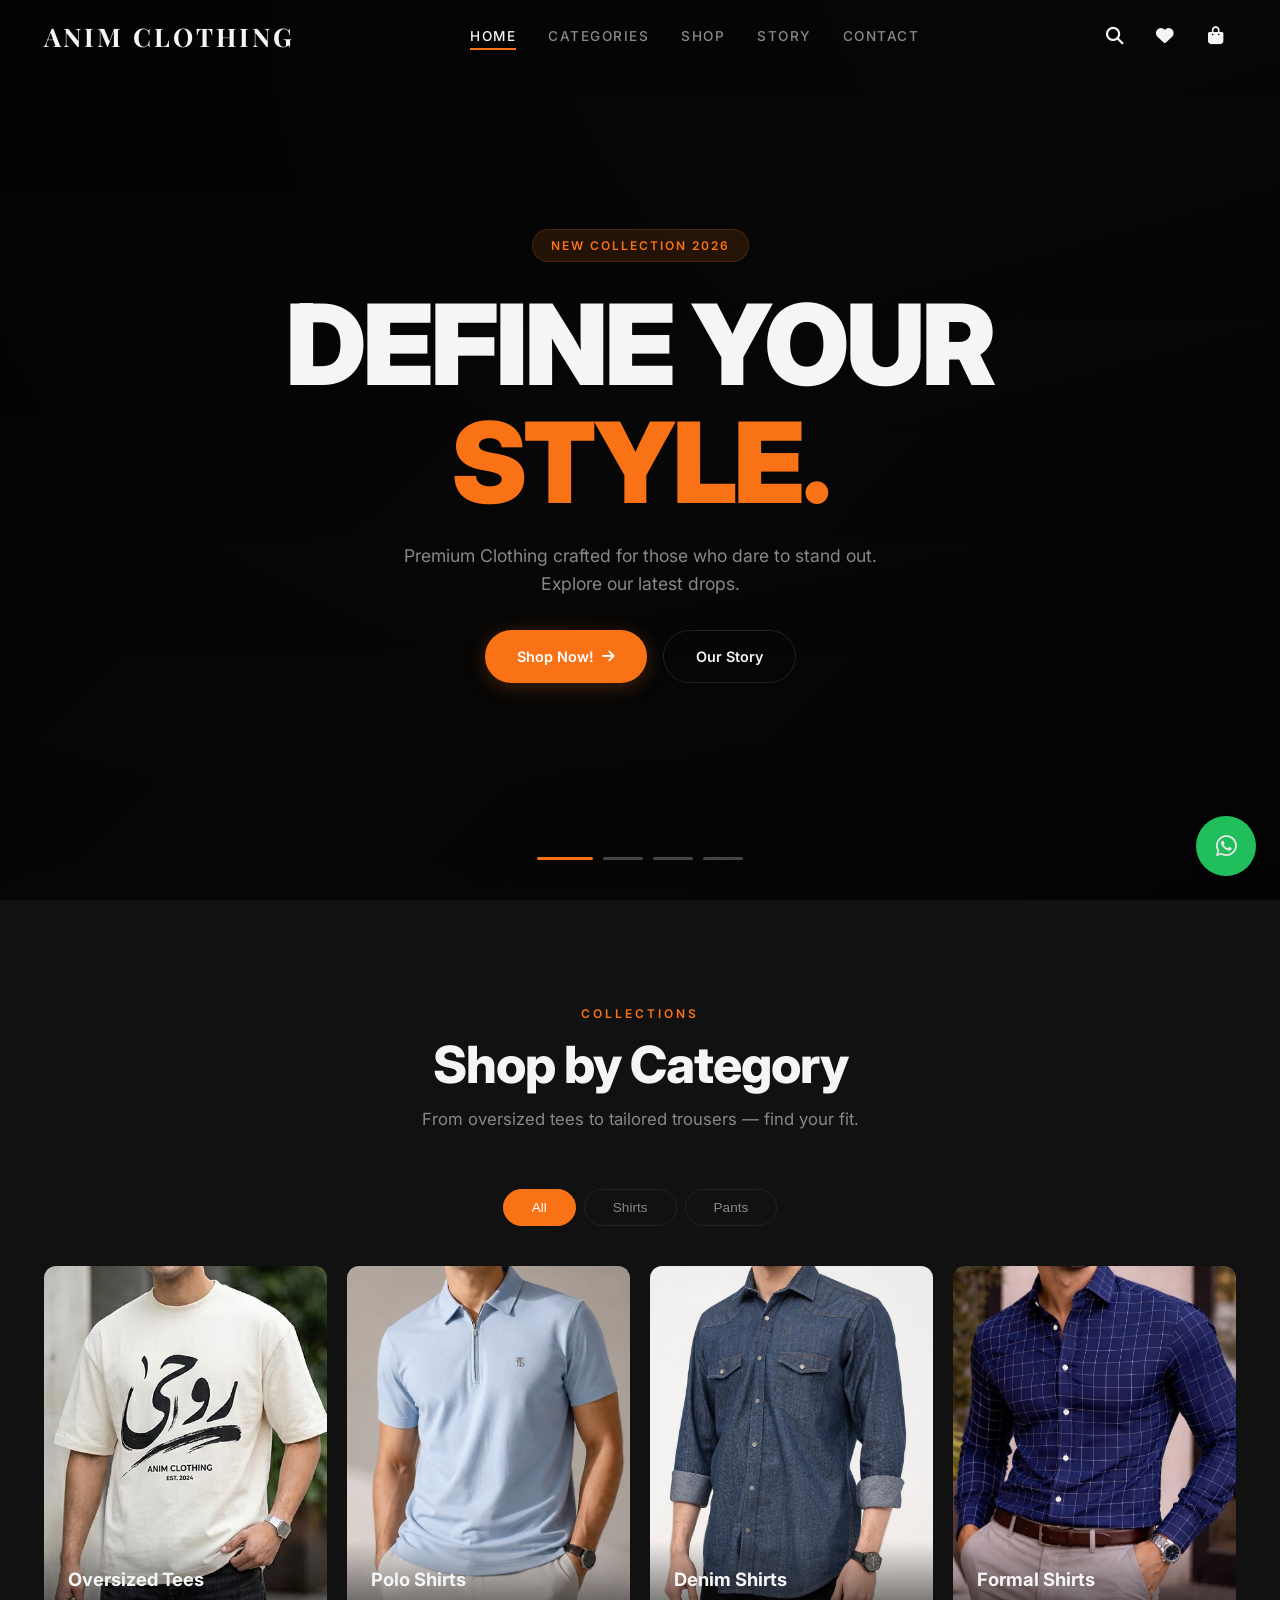
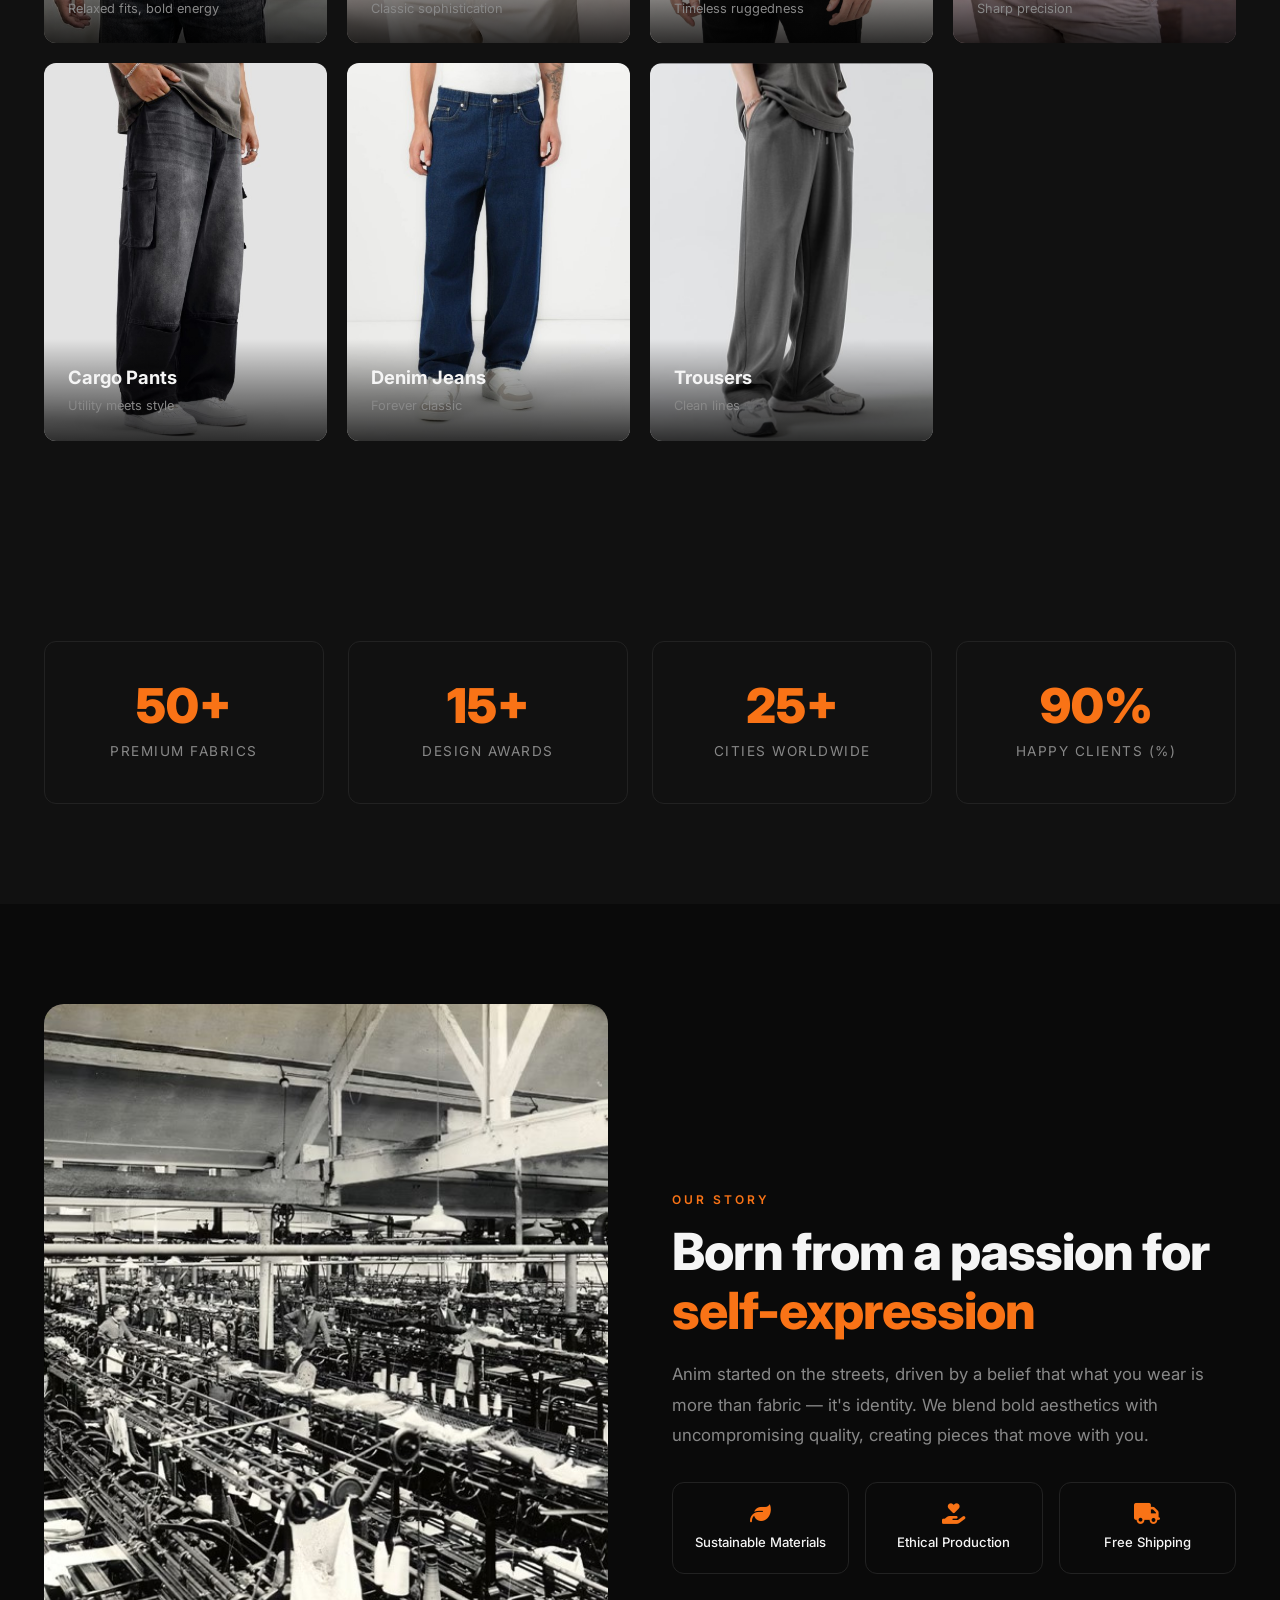
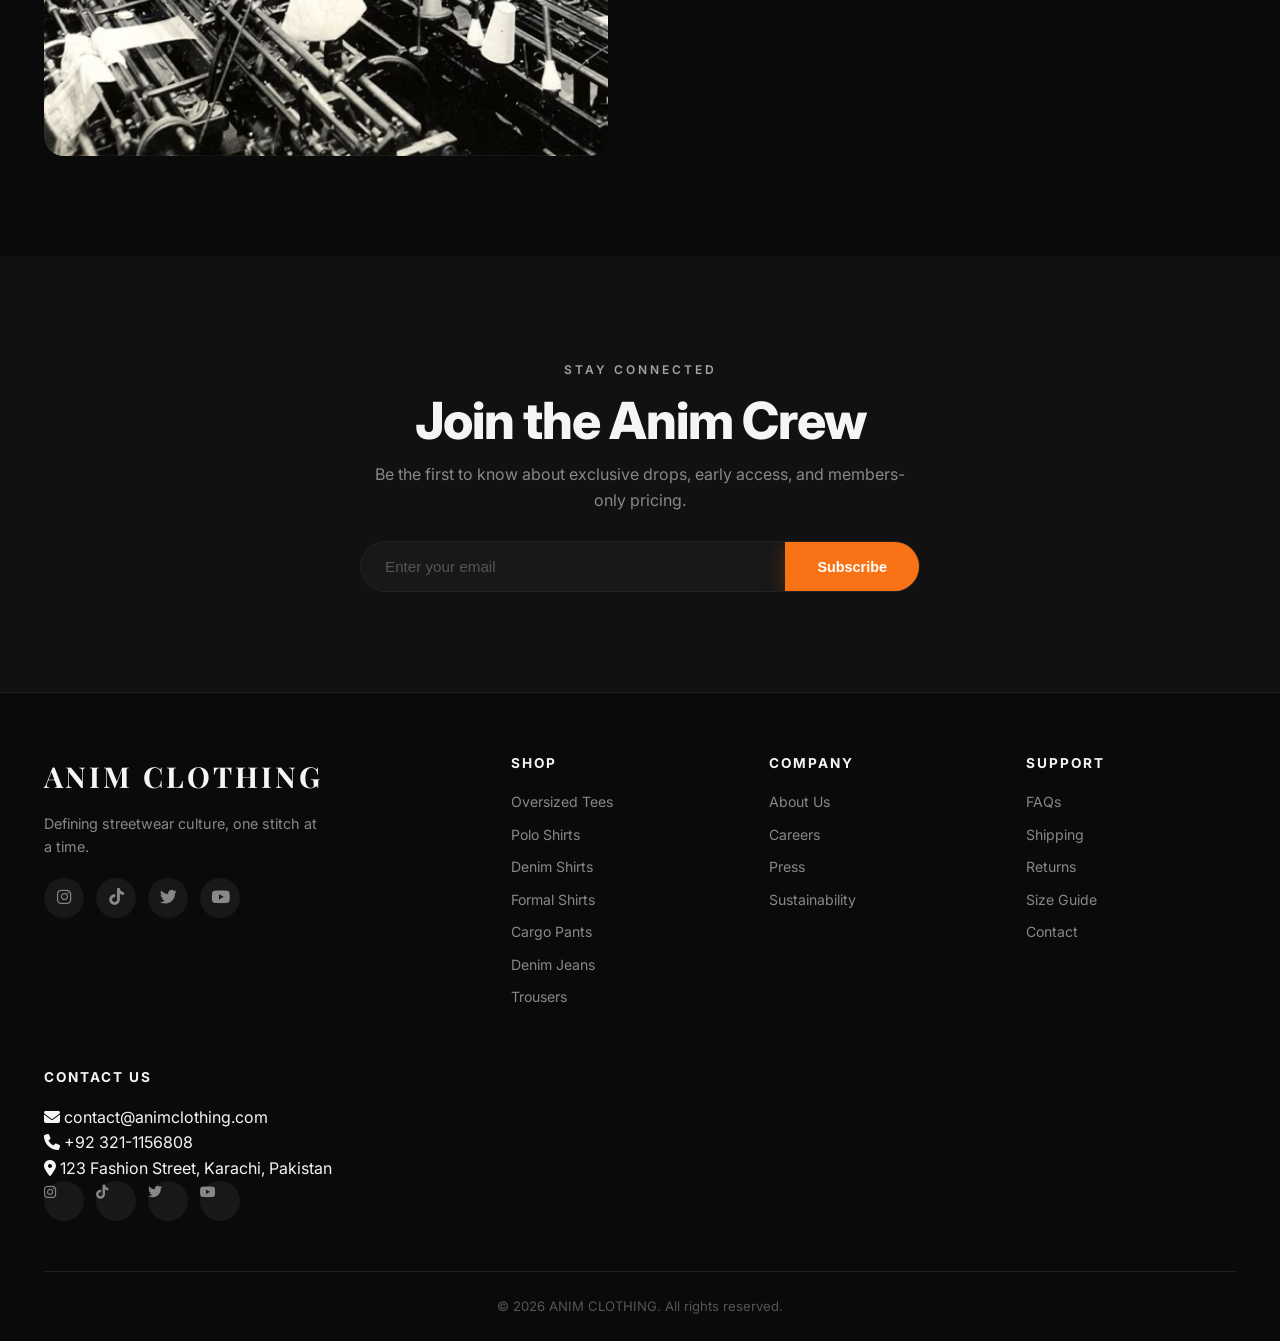
==== index.html @ 8d772adc "Initial commit of my website" ====
<!DOCTYPE html>
<html lang="en">
<head>
  <meta charset="UTF-8" />
  <meta name="viewport" content="width=device-width, initial-scale=1.0" />
   <title>ANIM CLOTHING — Define Your Style</title>
  <link rel="preconnect" href="https://fonts.googleapis.com" />
  <link href="https://fonts.googleapis.com/css2?family=Inter:wght@300;400;500;600;700;800;900&family=Playfair+Display:wght@400;600;700&display=swap" rel="stylesheet" />
  <link rel="stylesheet" href="https://cdnjs.cloudflare.com/ajax/libs/font-awesome/6.5.0/css/all.min.css" />
  <link rel="stylesheet" href="css/style.css" />
</head>
<body>

  <!-- Navigation -->
  <nav class="navbar" id="navbar">
     <div class="nav-inner">
       <a href="#" class="logo">ANIM CLOTHING</a>
      <ul class="nav-links" id="navLinks">
        <li><a href="#hero" class="active">Home</a></li>
        <li><a href="#categories">Categories</a></li>
        <li><a href="#categories">Shop</a></li>
        <li><a href="#story">Story</a></li>
        <li><a href="#contact">Contact</a></li>
      </ul>
      <div class="nav-actions">
        <button class="icon-btn" id="searchToggle" aria-label="Search"><i class="fas fa-search"></i></button>
        <button class="icon-btn" id="wishlistToggle" aria-label="Wishlist"><i class="fas fa-heart"></i></button>
        <button class="icon-btn" id="cartToggle" aria-label="Cart">
          <i class="fas fa-shopping-bag"></i>
          <span class="cart-count" id="cartCount">0</span>
        </button>
        <button class="hamburger" id="hamburger" aria-label="Menu">
          <span></span><span></span><span></span>
        </button>
      </div>
    </div>
  </nav>

  <!-- Mobile Menu Overlay -->
  <div class="mobile-overlay" id="mobileOverlay">
    <ul class="mobile-links">
      <li><a href="#hero">Home</a></li>
      <li><a href="#categories">Categories</a></li>
      <li><a href="#categories">Shop</a></li>
      <li><a href="#story">Story</a></li>
      <li><a href="#contact">Contact</a></li>
    </ul>
  </div>

  <!-- Hero Section -->
  <section class="hero" id="hero">
    <div class="hero-bg">
      <div class="hero-slider" id="heroSlider">
        <div class="slide active" style="background-image: url('https://images.unsplash.com/photo-1523381210434-271e8be1f52b?w=1600&q=80')"></div>
        <div class="slide" style="background-image: url('https://images.unsplash.com/photo-1551028719-00167b16eac5?w=1600&q=80')"></div>
        <div class="slide" style="background-image: url('https://images.unsplash.com/photo-1593030761757-71fae45fa0e7?w=1600&q=80')"></div>
        <div class="slide" style="background-image: url('https://images.unsplash.com/photo-1596755094514-f87e34085b2c?w=1600&q=80')"></div>
      </div>
      <div class="hero-overlay"></div>
      <div class="hero-slider-dots" id="sliderDots"></div>
    </div>
    <div class="hero-content">
      <span class="hero-badge">New Collection 2026</span>
      <h1 class="hero-title">
        <span class="hero-line">Define Your</span>
        <span class="hero-line accent">Style.</span>
      </h1>
      <p class="hero-desc">Premium Clothing crafted for those who dare to stand out. Explore our latest drops.</p>
      <div class="hero-buttons">
        <a href="#categories" class="btn btn-primary">Shop Now! <i class="fas fa-arrow-right"></i></a>
        <a href="#story" class="btn btn-outline">Our Story</a>
      </div>
    </div>

  </section>

  <!-- Categories Section -->
  <section class="section categories" id="categories">
    <div class="container">
      <div class="section-header">
        <span class="section-tag">Collections</span>
        <h2 class="section-title">Shop by Category</h2>
        <p class="section-desc">From oversized tees to tailored trousers — find your fit.</p>
      </div>

      <div class="category-tabs">
        <button class="cat-tab active" data-cat="all">All</button>
        <button class="cat-tab" data-cat="shirts">Shirts</button>
        <button class="cat-tab" data-cat="pants">Pants</button>
      </div>

      <div class="category-grid" id="categoryGrid">
        <!-- Rendered by JS -->
      </div>
    </div>
  </section>

  <!-- Stats / Features -->
  <section class="section stats">
    <div class="container">
      <div class="stats-grid">
        <div class="stat-card reveal">
          <span class="stat-number" data-count="50">0</span>
          <span class="stat-label">Premium Fabrics</span>
        </div>
        <div class="stat-card reveal">
          <span class="stat-number" data-count="15">0</span>
          <span class="stat-label">Design Awards</span>
        </div>
        <div class="stat-card reveal">
          <span class="stat-number" data-count="25">0</span>
          <span class="stat-label">Cities Worldwide</span>
        </div>
        <div class="stat-card reveal">
          <span class="stat-number" data-count="99">0</span>
          <span class="stat-label">Happy Clients (%)</span>
        </div>
      </div>
    </div>
  </section>

  <!-- Story Section -->
  <section class="section story" id="story">
    <div class="container">
      <div class="story-grid">
         <div class="story-image reveal">
           <img src="assets/images/story.jpg" alt="ANIM CLOTHING Story" onerror="this.onerror=null;this.src='assets/images/default-story.jpg'">
         </div>
        <div class="story-content reveal">
          <span class="section-tag">Our Story</span>
          <h2 class="section-title" style="text-align:left">Born from a passion for <span class="accent">self-expression</span></h2>
          <p>Anim started on the streets, driven by a belief that what you wear is more than fabric — it's identity. We blend bold aesthetics with uncompromising quality, creating pieces that move with you.</p>
          <div class="story-features">
            <div class="story-feature">
              <i class="fas fa-leaf"></i>
              <span>Sustainable Materials</span>
            </div>
            <div class="story-feature">
              <i class="fas fa-hand-holding-heart"></i>
              <span>Ethical Production</span>
            </div>
            <div class="story-feature">
              <i class="fas fa-truck"></i>
              <span>Free Shipping</span>
            </div>
          </div>
        </div>
      </div>
    </div>
  </section>

  <!-- Newsletter -->
  <section class="section newsletter" id="contact">
    <div class="container">
      <div class="newsletter-box reveal">
        <span class="section-tag" style="color:#a3a3a3">Stay Connected</span>
        <h2 class="section-title">Join the Anim Crew</h2>
        <p>Be the first to know about exclusive drops, early access, and members-only pricing.</p>
        <form class="newsletter-form" id="newsletterForm">
          <div class="input-group">
            <input type="email" placeholder="Enter your email" required />
            <button type="submit" class="btn btn-primary">Subscribe</button>
          </div>
        </form>
      </div>
    </div>
  </section>

  <!-- Footer -->
  <footer class="footer">
    <div class="container">
      <div class="footer-grid">
        <div class="footer-brand">
          <a href="#" class="logo">ANIM CLOTHING</a>
          <p>Defining streetwear culture, one stitch at a time.</p>
          <div class="footer-social">
            <a href="#"><i class="fab fa-instagram"></i></a>
            <a href="#"><i class="fab fa-tiktok"></i></a>
            <a href="#"><i class="fab fa-twitter"></i></a>
            <a href="#"><i class="fab fa-youtube"></i></a>
          </div>
        </div>
        <div class="footer-col">
          <h4>Shop</h4>
          <a href="#">Oversized Tees</a>
          <a href="#">Polo Shirts</a>
          <a href="#">Denim Shirts</a>
          <a href="#">Formal Shirts</a>
          <a href="#">Cargo Pants</a>
          <a href="#">Denim Jeans</a>
          <a href="#">Trousers</a>
        </div>
        <div class="footer-col">
          <h4>Company</h4>
          <a href="#">About Us</a>
          <a href="#">Careers</a>
          <a href="#">Press</a>
          <a href="#">Sustainability</a>
        </div>
         <div class="footer-col">
           <h4>Support</h4>
           <a href="#">FAQs</a>
           <a href="#">Shipping</a>
           <a href="#">Returns</a>
           <a href="#">Size Guide</a>
           <a href="#">Contact</a>
         </div>
         <div class="footer-col">
           <h4>Contact Us</h4>
           <p><i class="fas fa-envelope"></i> contact@animclothing.com</p>
           <p><i class="fas fa-phone"></i> +92 321-1156808</p>
           <p><i class="fas fa-map-marker-alt"></i> 123 Fashion Street, Karachi, Pakistan</p>
           <div class="footer-social">
             <a href="#"><i class="fab fa-instagram"></i></a>
             <a href="#"><i class="fab fa-tiktok"></i></a>
             <a href="#"><i class="fab fa-twitter"></i></a>
             <a href="#"><i class="fab fa-youtube"></i></a>
           </div>
         </div>
       </div>
       <div class="footer-bottom">
          <p>&copy; 2026 ANIM CLOTHING. All rights reserved.</p>
       </div>
    </div>
  </footer>

  <!-- Cart Sidebar -->
  <div class="cart-sidebar" id="cartSidebar">
    <div class="cart-header">
      <h3>Your Cart <span id="cartItemCount">(0)</span></h3>
      <button id="cartClose" aria-label="Close cart"><i class="fas fa-times"></i></button>
    </div>
    <div class="cart-items" id="cartItems">
      <div class="cart-empty">
        <i class="fas fa-shopping-bag"></i>
        <p>Your bag is empty</p>
      </div>
    </div>
    <div class="cart-footer">
      <div class="cart-total">
        <span>Total</span>
        <span id="cartTotal">$0.00</span>
      </div>
      <button class="btn btn-primary checkout-btn">Checkout</button>
    </div>
  </div>
  <div class="cart-overlay" id="cartOverlay"></div>

  <!-- Wishlist Sidebar -->
  <div class="cart-sidebar wishlist-sidebar" id="wishlistSidebar">
    <div class="cart-header">
      <h3>Wishlist <span id="wishlistCount">(0)</span></h3>
      <button id="wishlistClose" aria-label="Close wishlist"><i class="fas fa-times"></i></button>
    </div>
    <div class="cart-items" id="wishlistItems">
      <div class="cart-empty">
        <i class="fas fa-heart"></i>
        <p>Your wishlist is empty</p>
      </div>
    </div>
  </div>
  <div class="cart-overlay" id="wishlistOverlay"></div>

  <!-- Toast Notification -->
  <div class="toast" id="toast">
    <i class="fas fa-check-circle"></i>
    <span id="toastMessage">Item added to cart!</span>
  </div>

   <script src="js/data.js"></script>
   <script src="js/cart.js"></script>
   <script src="js/main.js"></script>
   
    <!-- Floating WhatsApp Button -->
    <a href="https://wa.me/923211156808?text=Hello%2C%20I%20am%20interested%20in%20your%20clothing%20collection" class="whatsapp-float" target="_blank">
      <i class="fab fa-whatsapp"></i>
    </a>
</body>
</html>
---- css/style.css ----
/* ============================================
   ANIM CLOTHING — Modern Streetwear Brand
   ============================================ */

/* --- Reset & Base --- */
*, *::before, *::after {
  margin: 0;
  padding: 0;
  box-sizing: border-box;
}

:root {
  --bg: #0a0a0a;
  --bg-secondary: #111111;
  --bg-card: #181818;
  --text: #f5f5f5;
  --text-muted: #888888;
  --text-dim: #555555;
  --accent: #f97316;
  --accent-hover: #ea580c;
  --accent-glow: rgba(249, 115, 22, .25);
  --border: #222222;
  --radius: 12px;
  --radius-lg: 20px;
  --radius-full: 9999px;
  --shadow: 0 4px 30px rgba(0,0,0,.3);
  --nav-height: 72px;
  --ease: cubic-bezier(.16,1,.3,1);
  --ease-out: cubic-bezier(0,0,.2,1);
}

html {
  scroll-behavior: smooth;
  overflow-x: clip;
}

body {
  font-family: 'Inter', -apple-system, sans-serif;
  background: var(--bg);
  color: var(--text);
  line-height: 1.6;
  -webkit-font-smoothing: antialiased;
  overflow-x: clip;
}

img { max-width: 100%; display: block; }
a { text-decoration: none; color: inherit; }
ul { list-style: none; }

.container {
  max-width: 1240px;
  margin: 0 auto;
  padding: 0 24px;
}

.section {
  padding: 100px 0;
  position: relative;
}

/* --- Typography --- */
.logo {
  font-family: 'Playfair Display', serif;
  font-size: 1.6rem;
  font-weight: 700;
  letter-spacing: 3px;
}

.section-tag {
  display: inline-block;
  font-size: .75rem;
  font-weight: 600;
  text-transform: uppercase;
  letter-spacing: 3px;
  color: var(--accent);
  margin-bottom: 12px;
}

.section-header {
  text-align: center;
  margin-bottom: 56px;
}

.section-title {
  font-size: clamp(2rem, 5vw, 3.2rem);
  font-weight: 800;
  line-height: 1.15;
  letter-spacing: -1px;
}

.section-desc {
  color: var(--text-muted);
  margin-top: 12px;
  font-size: 1.05rem;
}

.accent { color: var(--accent); }

/* --- Navigation --- */
.navbar {
  position: fixed;
  top: 0;
  left: 0;
  right: 0;
  height: var(--nav-height);
  z-index: 999;
  transition: background .4s var(--ease), backdrop-filter .4s var(--ease), box-shadow .4s var(--ease);
}

.navbar.scrolled {
  background: rgba(10,10,10,.85);
  backdrop-filter: blur(20px) saturate(1.2);
  -webkit-backdrop-filter: blur(20px) saturate(1.2);
  box-shadow: 0 1px 0 var(--border);
}

.nav-inner {
  max-width: 1240px;
  margin: 0 auto;
  padding: 0 24px;
  height: 100%;
  display: flex;
  align-items: center;
  justify-content: space-between;
}

.nav-links {
  display: flex;
  gap: 32px;
  align-items: center;
}

.nav-links a {
  font-size: .85rem;
  font-weight: 500;
  text-transform: uppercase;
  letter-spacing: 1.5px;
  position: relative;
  padding: 4px 0;
  transition: color .3s ease;
  color: var(--text-muted);
}

.nav-links a::after {
  content: '';
  position: absolute;
  bottom: -2px;
  left: 0;
  width: 0;
  height: 2px;
  background: var(--accent);
  transition: width .3s var(--ease-out);
}

.nav-links a:hover,
.nav-links a.active { color: var(--text); }

.nav-links a:hover::after,
.nav-links a.active::after { width: 100%; }

.nav-actions {
  display: flex;
  align-items: center;
  gap: 8px;
}

.icon-btn {
  background: none;
  border: none;
  color: var(--text);
  font-size: 1.1rem;
  width: 42px;
  height: 42px;
  border-radius: 50%;
  display: grid;
  place-items: center;
  cursor: pointer;
  position: relative;
  transition: background .3s ease, color .3s ease;
}

.icon-btn:hover { background: rgba(255,255,255,.08); }

.cart-count {
  position: absolute;
  top: 2px;
  right: 2px;
  background: var(--accent);
  color: #fff;
  font-size: .6rem;
  font-weight: 700;
  width: 18px;
  height: 18px;
  border-radius: 50%;
  display: grid;
  place-items: center;
  transform: scale(0);
  transition: transform .35s var(--ease-out);
}

.cart-count.show { transform: scale(1); }

/* --- Hamburger --- */
.hamburger {
  display: none;
  flex-direction: column;
  gap: 5px;
  background: none;
  border: none;
  cursor: pointer;
  padding: 8px;
}

.hamburger span {
  width: 24px;
  height: 2px;
  background: var(--text);
  border-radius: 2px;
  transition: transform .3s var(--ease-out), opacity .3s ease;
}

.hamburger.active span:nth-child(1) { transform: translateY(7px) rotate(45deg); }
.hamburger.active span:nth-child(2) { opacity: 0; }
.hamburger.active span:nth-child(3) { transform: translateY(-7px) rotate(-45deg); }

/* --- Mobile Overlay --- */
.mobile-overlay {
  position: fixed;
  inset: 0;
  background: rgba(0,0,0,.95);
  backdrop-filter: blur(20px);
  -webkit-backdrop-filter: blur(20px);
  z-index: 99;
  display: flex;
  align-items: center;
  justify-content: center;
  opacity: 0;
  pointer-events: none;
  transition: opacity .4s var(--ease-out);
}

.mobile-overlay.open { opacity: 1; pointer-events: all; }

.mobile-links {
  display: flex;
  flex-direction: column;
  align-items: center;
  gap: 32px;
}

.mobile-links a {
  font-size: 1.8rem;
  font-weight: 700;
  letter-spacing: 2px;
  text-transform: uppercase;
  color: var(--text-muted);
  transition: color .3s ease, transform .3s var(--ease-out);
}

.mobile-links a:hover { color: var(--text); transform: scale(1.05); }

/* --- Hero --- */
.hero {
  min-height: 100vh;
  display: flex;
  align-items: center;
  position: relative;
  overflow: hidden;
  padding: var(--nav-height) 24px 60px;
}

.hero-bg {
  position: absolute;
  inset: 0;
  z-index: 0;
}

.hero-slider {
  position: absolute;
  inset: 0;
  z-index: 0;
  overflow: hidden;
}

.hero-slider .slide {
  position: absolute;
  inset: 0;
  background-size: cover;
  background-position: center;
  opacity: 0;
  transform: scale(1.08);
  transition: opacity 1.2s cubic-bezier(.16,1,.3,1), transform 7s cubic-bezier(.16,1,.3,1);
  will-change: transform, opacity;
}

.hero-slider .slide.active {
  opacity: 1;
  transform: scale(1);
}

.hero-slider .slide.active + .slide { transform: scale(1.08); }

.hero-overlay {
  position: absolute;
  inset: 0;
  z-index: 1;
  background:
    linear-gradient(135deg, rgba(0,0,0,.7) 0%, rgba(0,0,0,.3) 50%, rgba(0,0,0,.6) 100%),
    linear-gradient(180deg, transparent 0%, rgba(10,10,10,.8) 100%);
}

.hero-slider-dots {
  position: absolute;
  bottom: 40px;
  left: 50%;
  transform: translateX(-50%);
  z-index: 3;
  display: flex;
  gap: 10px;
}

.hero-slider-dots span {
  width: 40px;
  height: 3px;
  border-radius: 2px;
  background: rgba(255,255,255,.25);
  cursor: pointer;
  transition: background .4s ease, width .4s ease;
}

.hero-slider-dots span.active {
  background: var(--accent);
  width: 56px;
}

.hero-content {
  position: relative;
  z-index: 2;
  max-width: 800px;
  margin: 0 auto;
  text-align: center;
}

.hero-badge {
  display: inline-block;
  padding: 6px 18px;
  border-radius: var(--radius-full);
  font-size: .75rem;
  font-weight: 600;
  text-transform: uppercase;
  letter-spacing: 2px;
  background: rgba(249,115,22,.12);
  color: var(--accent);
  border: 1px solid rgba(249,115,22,.2);
  margin-bottom: 24px;
  animation: fadeUp .8s var(--ease-out) both;
}

.hero-title {
  font-size: clamp(3rem, 10vw, 7rem);
  font-weight: 900;
  line-height: 1.05;
  letter-spacing: -3px;
  text-transform: uppercase;
}

.hero-line {
  display: block;
  animation: fadeUp .8s var(--ease-out) .1s both;
}

.hero-line.accent {
  color: var(--accent);
  animation: fadeUp .8s var(--ease-out) .2s both;
}

.hero-desc {
  font-size: 1.1rem;
  color: var(--text-muted);
  max-width: 500px;
  margin: 20px auto 32px;
  animation: fadeUp .8s var(--ease-out) .3s both;
}

.hero-buttons {
  display: flex;
  gap: 16px;
  justify-content: center;
  flex-wrap: wrap;
  animation: fadeUp .8s var(--ease-out) .4s both;
}

.btn {
  display: inline-flex;
  align-items: center;
  gap: 8px;
  padding: 14px 32px;
  border-radius: var(--radius-full);
  font-weight: 600;
  font-size: .9rem;
  border: none;
  cursor: pointer;
  transition: transform .3s var(--ease-out), box-shadow .3s ease, background .3s ease;
}

.btn:active { transform: scale(.97); }

.btn-primary {
  background: var(--accent);
  color: #fff;
  box-shadow: 0 4px 20px var(--accent-glow);
}

.btn-primary:hover {
  background: var(--accent-hover);
  box-shadow: 0 6px 30px rgba(249,115,22,.35);
  transform: translateY(-2px);
}

.btn-outline {
  background: transparent;
  color: var(--text);
  border: 1.5px solid var(--border);
}

.btn-outline:hover {
  border-color: var(--text);
  transform: translateY(-2px);
}

.hero-scroll {
  position: absolute;
  bottom: 32px;
  left: 50%;
  transform: translateX(-50%);
  display: flex;
  flex-direction: column;
  align-items: center;
  gap: 8px;
  color: var(--text-dim);
  font-size: .7rem;
  text-transform: uppercase;
  letter-spacing: 2px;
  animation: fadeUp .8s var(--ease-out) .6s both;
}

.scroll-line {
  width: 1px;
  height: 40px;
  background: linear-gradient(180deg, var(--text-dim), transparent);
  animation: scrollLine 2s ease-in-out infinite;
}

/* --- Categories --- */
.categories { background: var(--bg-secondary); }

.category-tabs {
  display: flex;
  justify-content: center;
  gap: 8px;
  margin-bottom: 40px;
}

.cat-tab {
  padding: 10px 28px;
  border-radius: var(--radius-full);
  border: 1px solid var(--border);
  background: transparent;
  color: var(--text-muted);
  font-size: .85rem;
  font-weight: 500;
  cursor: pointer;
  transition: all .3s var(--ease-out);
}

.cat-tab:hover { color: var(--text); border-color: var(--text-dim); }
.cat-tab.active {
  background: var(--accent);
  color: #fff;
  border-color: var(--accent);
}

.category-grid {
  display: grid;
  grid-template-columns: repeat(auto-fit, minmax(260px, 1fr));
  gap: 20px;
}

.cat-card {
  position: relative;
  border-radius: var(--radius);
  background: var(--bg-card);
  overflow: hidden;
  cursor: pointer;
  display: block;
  transition: transform .5s var(--ease-out);
  aspect-ratio: 3 / 4;
}

.cat-card:hover { transform: scale(1.02); }

.cat-card-bg {
   position: absolute;
   inset: 0;
   overflow: hidden;
   transition: transform .6s var(--ease-out);
}

.cat-card-bg img {
   width: 100%;
   height: 100%;
   object-fit: cover;
   display: block;
   transition: transform .4s ease;
}

/* Fallback icon styling when image fails to load */
.cat-card-bg i {
   font-size: 4rem;
   color: rgba(255,255,255,.05);
   transition: color .5s ease;
   display: block;
   position: absolute;
   top: 50%;
   left: 50%;
   transform: translate(-50%, -50%);
}

.cat-card-bg img.failed {
   display: none;
}

.cat-card-bg i.failed {
   display: block;
}

.cat-card:hover .cat-card-bg {
   transform: scale(1.15);
}

.cat-card:hover .cat-card-bg img {
   transform: scale(1.05);
}

.cat-card:hover .cat-card-bg i {
   color: rgba(249,115,22,.08);
}

.cat-card:hover .cat-card-bg {
  transform: scale(1.15);
  color: rgba(249,115,22,.08);
}

.cat-card-content {
  position: absolute;
  bottom: 0;
  left: 0;
  right: 0;
  padding: 24px;
  background: linear-gradient(0deg, rgba(0,0,0,.8), transparent);
}

.cat-card-content h3 {
  font-size: 1.15rem;
  font-weight: 700;
  margin-bottom: 4px;
}

.cat-card-content p {
  font-size: .8rem;
  color: var(--text-muted);
}

/* --- Products --- */
.filter-bar {
  display: flex;
  justify-content: center;
  flex-wrap: wrap;
  gap: 8px;
  margin-bottom: 40px;
}

.filter-btn {
  padding: 8px 22px;
  border-radius: var(--radius-full);
  border: 1px solid var(--border);
  background: transparent;
  color: var(--text-muted);
  font-size: .82rem;
  font-weight: 500;
  cursor: pointer;
  transition: all .3s var(--ease-out);
}

.filter-btn:hover { color: var(--text); border-color: var(--text-dim); }
.filter-btn.active {
  background: var(--accent);
  color: #fff;
  border-color: var(--accent);
}

.product-grid {
  display: grid;
  grid-template-columns: repeat(auto-fill, minmax(270px, 1fr));
  gap: 24px;
}

.product-card {
  background: var(--bg-card);
  border-radius: var(--radius);
  overflow: hidden;
  transition: transform .5s var(--ease-out), box-shadow .5s ease;
  opacity: 0;
  transform: translateY(30px);
  animation: cardIn .6s var(--ease-out) forwards;
}

.product-card.visible { opacity: 1; transform: translateY(0); }

.product-card:hover {
  transform: translateY(-6px);
  box-shadow: 0 20px 50px rgba(0,0,0,.4);
}

.product-image {
  position: relative;
  aspect-ratio: 3 / 4;
  overflow: hidden;
  background: #1a1a1a;
  display: flex;
  align-items: center;
  justify-content: center;
}

.product-image i {
  font-size: 3.5rem;
  color: rgba(255,255,255,.06);
  transition: transform .6s var(--ease-out), color .4s ease;
}

.product-card:hover .product-image i {
  transform: scale(1.2);
  color: rgba(249,115,22,.1);
}

.product-actions {
  position: absolute;
  top: 12px;
  right: 12px;
  display: flex;
  flex-direction: column;
  gap: 8px;
  opacity: 0;
  transform: translateX(10px);
  transition: all .3s var(--ease-out);
}

.product-card:hover .product-actions {
  opacity: 1;
  transform: translateX(0);
}

.product-actions button {
  width: 38px;
  height: 38px;
  border-radius: 50%;
  border: none;
  background: rgba(0,0,0,.7);
  backdrop-filter: blur(8px);
  color: var(--text);
  font-size: .9rem;
  cursor: pointer;
  transition: all .25s ease;
  display: grid;
  place-items: center;
}

.product-actions button:hover {
  background: var(--accent);
  transform: scale(1.1);
}

.product-actions button.wishlisted i {
  font-weight: 900;
  color: #ef4444;
}

.product-info {
  padding: 16px 18px 20px;
}

.product-info .product-category {
  font-size: .72rem;
  text-transform: uppercase;
  letter-spacing: 1.5px;
  color: var(--text-dim);
  margin-bottom: 4px;
}

.product-info h3 {
  font-size: 1rem;
  font-weight: 600;
  margin-bottom: 4px;
}

.product-info .product-price {
  font-size: 1.05rem;
  font-weight: 700;
  color: var(--accent);
}

/* --- Stats --- */
.stats {
  background: var(--bg-secondary);
}

.stats-grid {
  display: grid;
  grid-template-columns: repeat(4, 1fr);
  gap: 24px;
}

.stat-card {
  text-align: center;
  padding: 40px 20px;
  border-radius: var(--radius);
  border: 1px solid var(--border);
  transition: border-color .3s ease, transform .3s var(--ease-out);
}

.stat-card:hover {
  border-color: var(--accent);
  transform: translateY(-4px);
}

.stat-number {
  display: block;
  font-size: 3rem;
  font-weight: 900;
  color: var(--accent);
  line-height: 1;
  margin-bottom: 8px;
}

.stat-label {
  font-size: .85rem;
  color: var(--text-muted);
  text-transform: uppercase;
  letter-spacing: 1.5px;
}

/* --- Story --- */
.story { background: var(--bg); }

.story-grid {
  display: grid;
  grid-template-columns: 1fr 1fr;
  gap: 64px;
  align-items: center;
}

.story-image {
  border-radius: var(--radius-lg);
  overflow: hidden;
}

.story-img-placeholder {
   aspect-ratio: 4 / 5;
   overflow: hidden;
   border-radius: var(--radius-lg);
   border: 1px solid var(--border);
}

.story-image img {
   width: 100%;
   height: 100%;
   object-fit: cover;
   display: block;
   transition: transform .5s ease;
}

.story-image:hover img {
   transform: scale(1.05);
}

.story-img-inner {
  text-align: center;
  color: var(--text-dim);
}

.story-img-inner i {
  font-size: 4rem;
  margin-bottom: 12px;
  color: rgba(249,115,22,.15);
}

.story-img-inner span {
  display: block;
  font-family: 'Playfair Display', serif;
  font-size: 1.2rem;
  letter-spacing: 2px;
}

.story-content p {
  color: var(--text-muted);
  font-size: 1.05rem;
  line-height: 1.8;
  margin: 20px 0 32px;
}

.story-features {
  display: grid;
  grid-template-columns: 1fr 1fr 1fr;
  gap: 16px;
}

.story-feature {
  display: flex;
  flex-direction: column;
  align-items: center;
  gap: 8px;
  padding: 20px 12px;
  border-radius: var(--radius);
  border: 1px solid var(--border);
  text-align: center;
  font-size: .82rem;
  font-weight: 500;
  transition: border-color .3s ease, background .3s ease;
}

.story-feature:hover {
  border-color: var(--accent);
  background: rgba(249,115,22,.05);
}

.story-feature i {
  font-size: 1.3rem;
  color: var(--accent);
}

/* --- Newsletter --- */
.newsletter {
  background: var(--bg-secondary);
}

.newsletter-box {
  text-align: center;
  max-width: 560px;
  margin: 0 auto;
}

.newsletter-box p {
  color: var(--text-muted);
  margin: 12px 0 28px;
}

.newsletter-form .input-group {
  display: flex;
  gap: 0;
  border-radius: var(--radius-full);
  overflow: hidden;
  border: 1px solid var(--border);
  background: var(--bg-card);
  transition: border-color .3s ease, box-shadow .3s ease;
}

.newsletter-form .input-group:focus-within {
  border-color: var(--accent);
  box-shadow: 0 0 0 3px var(--accent-glow);
}

.newsletter-form input {
  flex: 1;
  padding: 16px 24px;
  background: transparent;
  border: none;
  color: var(--text);
  font-size: .95rem;
  outline: none;
}

.newsletter-form input::placeholder { color: var(--text-dim); }

.newsletter-form .btn {
  border-radius: 0;
  padding: 16px 32px;
}

/* --- Footer --- */
.footer {
  background: var(--bg);
  border-top: 1px solid var(--border);
  padding: 60px 0 0;
}

.footer-grid {
  display: grid;
  grid-template-columns: 2fr 1fr 1fr 1fr;
  gap: 48px;
  padding-bottom: 40px;
}

.footer-brand .logo {
  font-size: 1.8rem;
}

.footer-brand p {
  color: var(--text-muted);
  margin: 12px 0 20px;
  font-size: .9rem;
  max-width: 280px;
}

.footer-social {
  display: flex;
  gap: 12px;
}

.footer-social a {
  width: 40px;
  height: 40px;
  border-radius: 50%;
  background: var(--bg-card);
  display: grid;
  place-items: center;
  color: var(--text-muted);
  font-size: 1.05rem;
  transition: all .3s ease;
}

.footer-social a:hover {
  background: var(--accent);
  color: #fff;
  transform: translateY(-3px);
}

.footer-col h4 {
  font-size: .85rem;
  text-transform: uppercase;
  letter-spacing: 2px;
  margin-bottom: 16px;
  color: var(--text);
}

.footer-col a {
  display: block;
  color: var(--text-muted);
  font-size: .88rem;
  margin-bottom: 10px;
  transition: color .3s ease;
}

.footer-col a:hover { color: var(--text); }

.footer-bottom {
  border-top: 1px solid var(--border);
  padding: 24px 0;
  text-align: center;
  font-size: .82rem;
  color: var(--text-dim);
}

/* --- Cart Sidebar --- */
.cart-sidebar {
  position: fixed;
  top: 0;
  right: 0;
  bottom: 0;
  width: 400px;
  max-width: 100vw;
  background: var(--bg-secondary);
  z-index: 1000;
  transform: translateX(100%);
  transition: transform .4s var(--ease-out);
  display: flex;
  flex-direction: column;
  border-left: 1px solid var(--border);
}

.cart-sidebar.open { transform: translateX(0); }

.cart-header {
  display: flex;
  justify-content: space-between;
  align-items: center;
  padding: 24px;
  border-bottom: 1px solid var(--border);
}

.cart-header h3 {
  font-size: 1.15rem;
  font-weight: 700;
}

.cart-header button {
  background: none;
  border: none;
  color: var(--text);
  font-size: 1.2rem;
  cursor: pointer;
  width: 36px;
  height: 36px;
  border-radius: 50%;
  display: grid;
  place-items: center;
  transition: background .3s ease;
}

.cart-header button:hover { background: rgba(255,255,255,.08); }

.cart-items {
  flex: 1;
  overflow-y: auto;
  padding: 24px;
}

.cart-empty {
  display: flex;
  flex-direction: column;
  align-items: center;
  justify-content: center;
  height: 100%;
  color: var(--text-dim);
}

.cart-empty i {
  font-size: 3rem;
  margin-bottom: 12px;
}

.cart-item {
  display: grid;
  grid-template-columns: 60px 1fr auto;
  gap: 14px;
  padding: 16px 0;
  border-bottom: 1px solid var(--border);
  animation: fadeUp .3s var(--ease-out);
}

.cart-item-img {
  width: 60px;
  height: 75px;
  border-radius: 8px;
  background: #1a1a1a;
  display: flex;
  align-items: center;
  justify-content: center;
  color: rgba(255,255,255,.08);
}

.cart-item-info h4 {
  font-size: .9rem;
  font-weight: 600;
}

.cart-item-info p {
  font-size: .82rem;
  color: var(--text-muted);
}

.cart-item-info .cart-item-price {
  color: var(--accent);
  font-weight: 700;
  margin-top: 4px;
}

.cart-item-actions {
  display: flex;
  flex-direction: column;
  align-items: flex-end;
  gap: 8px;
}

.cart-item-actions button {
  background: none;
  border: none;
  color: var(--text-dim);
  cursor: pointer;
  transition: color .3s ease;
}

.cart-item-actions button:hover { color: #ef4444; }

.cart-item-qty {
  display: flex;
  align-items: center;
  gap: 8px;
}

.cart-item-qty button {
  width: 28px;
  height: 28px;
  border-radius: 50%;
  border: 1px solid var(--border);
  background: transparent;
  color: var(--text);
  cursor: pointer;
  display: grid;
  place-items: center;
  font-size: .8rem;
  transition: all .3s ease;
}

.cart-item-qty button:hover {
  border-color: var(--accent);
  background: rgba(249,115,22,.1);
}

.cart-item-qty span {
  font-weight: 600;
  min-width: 20px;
  text-align: center;
}

.cart-footer {
  padding: 24px;
  border-top: 1px solid var(--border);
}

.cart-total {
  display: flex;
  justify-content: space-between;
  align-items: center;
  font-size: 1.1rem;
  font-weight: 700;
  margin-bottom: 16px;
}

.cart-total span:last-child { color: var(--accent); }

.checkout-btn {
  width: 100%;
  justify-content: center;
  padding: 16px;
}

.cart-overlay {
  position: fixed;
  inset: 0;
  background: rgba(0,0,0,.6);
  z-index: 999;
  opacity: 0;
  pointer-events: none;
  transition: opacity .4s ease;
}

.cart-overlay.open { opacity: 1; pointer-events: all; }

/* --- Toast --- */
.toast {
  position: fixed;
  bottom: 32px;
  left: 50%;
  transform: translateX(-50%) translateY(80px);
  background: var(--bg-card);
  border: 1px solid var(--border);
  border-radius: var(--radius-full);
  padding: 14px 24px;
  display: flex;
  align-items: center;
  gap: 10px;
  font-size: .88rem;
  font-weight: 500;
  z-index: 2000;
  opacity: 0;
  transition: all .4s var(--ease-out);
  pointer-events: none;
  box-shadow: 0 8px 30px rgba(0,0,0,.4);
}

.toast.show {
  opacity: 1;
  transform: translateX(-50%) translateY(0);
}

.toast i { color: #22c55e; font-size: 1.1rem; }

/* --- Scroll Reveal Animations --- */
.reveal {
  opacity: 0;
  transform: translateY(40px);
  transition: opacity .8s var(--ease-out), transform .8s var(--ease-out);
}

.reveal.visible {
  opacity: 1;
  transform: translateY(0);
}

/* --- Keyframes --- */
@keyframes fadeUp {
  from { opacity: 0; transform: translateY(24px); }
  to { opacity: 1; transform: translateY(0); }
}

@keyframes cardIn {
  to { opacity: 1; transform: translateY(0); }
}

@keyframes scrollLine {
  0%, 100% { transform: scaleY(.4); opacity: .3; }
  50% { transform: scaleY(1); opacity: 1; }
}

/* --- Responsive --- */
@media (max-width: 1024px) {
  .story-grid { gap: 40px; }
  .stats-grid { grid-template-columns: repeat(2, 1fr); }
  .footer-grid { grid-template-columns: 1fr 1fr; }
}

@media (max-width: 768px) {
  .nav-links { display: none; }
  .hamburger { display: flex; }

  .section { padding: 64px 0; }
  .hero-title { font-size: clamp(2.5rem, 15vw, 4.5rem); letter-spacing: -2px; }
  .hero-desc { font-size: 1rem; }

  .story-grid { grid-template-columns: 1fr; gap: 32px; }
  .story-features { grid-template-columns: 1fr 1fr; }

  .footer-grid { grid-template-columns: 1fr; gap: 32px; }
  .footer-brand p { max-width: 100%; }

  .category-grid { grid-template-columns: repeat(2, 1fr); }
  .product-grid { grid-template-columns: repeat(2, 1fr); gap: 16px; }
}

@media (max-width: 480px) {
  .category-grid { grid-template-columns: 1fr; }
  .product-grid { grid-template-columns: 1fr; }
  .stats-grid { grid-template-columns: 1fr; }
  .story-features { grid-template-columns: 1fr; }
   .cart-sidebar { width: 100vw; }
}

/* Floating WhatsApp Button */
.whatsapp-float {
   position: fixed;
   bottom: 24px;
   right: 24px;
   width: 60px;
   height: 60px;
   background-color: #25D366;
   color: white;
   border-radius: 50%;
   display: flex;
   align-items: center;
   justify-content: center;
   font-size: 24px;
   box-shadow: 0 4px 12px rgba(0,0,0,0.15);
   z-index: 1000;
   transition: all 0.3s ease;
   opacity: 0.9;
   animation: float 3s ease-in-out infinite;
}

.whatsapp-float:hover {
   opacity: 1;
   transform: scale(1.1);
   box-shadow: 0 6px 16px rgba(0,0,0,0.2);
   animation-play-state: paused; /* Pause animation on hover */
}

/* Floating animation */
@keyframes float {
   0% {
      transform: translateY(0px);
   }
   50% {
      transform: translateY(-10px);
   }
   100% {
      transform: translateY(0px);
   }
}

/* Responsive adjustments */
@media (max-width: 768px) {
   .whatsapp-float {
      width: 50px;
      height: 50px;
      font-size: 20px;
      bottom: 16px;
      right: 16px;
   }
}
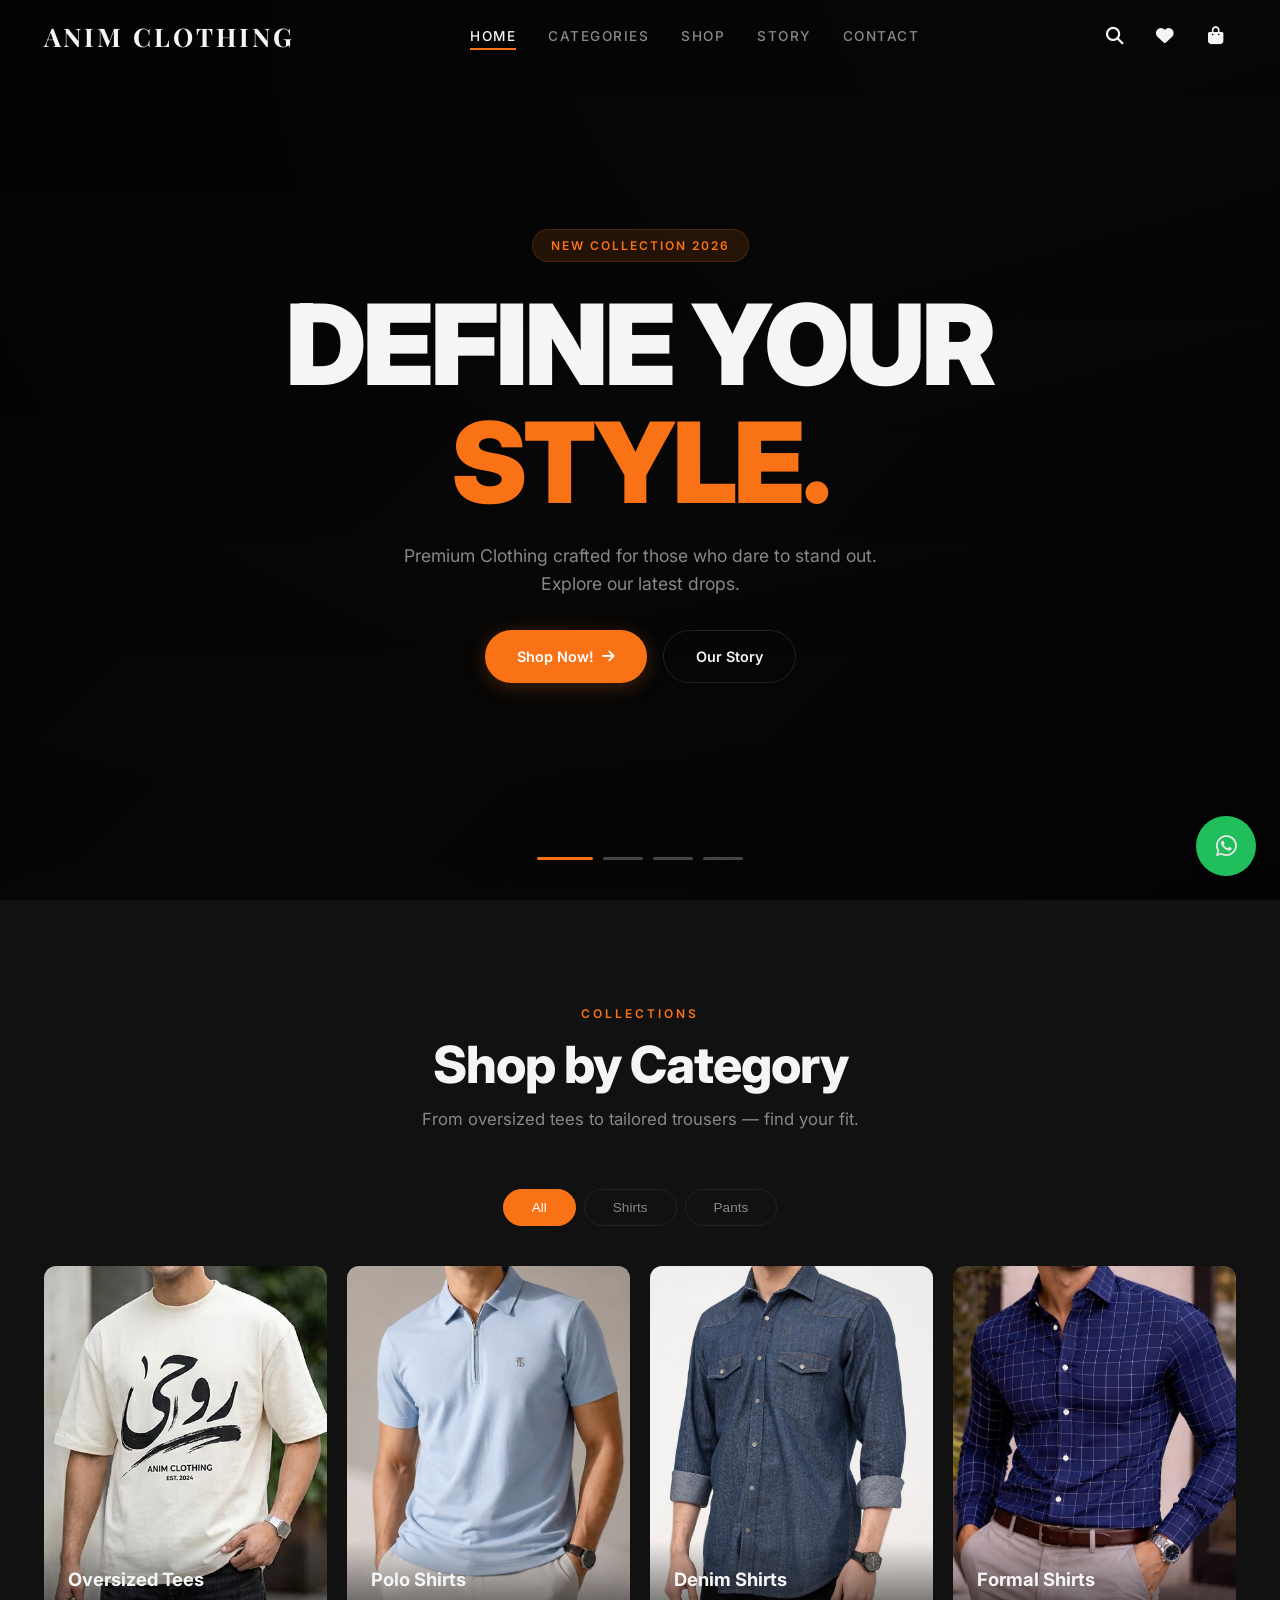
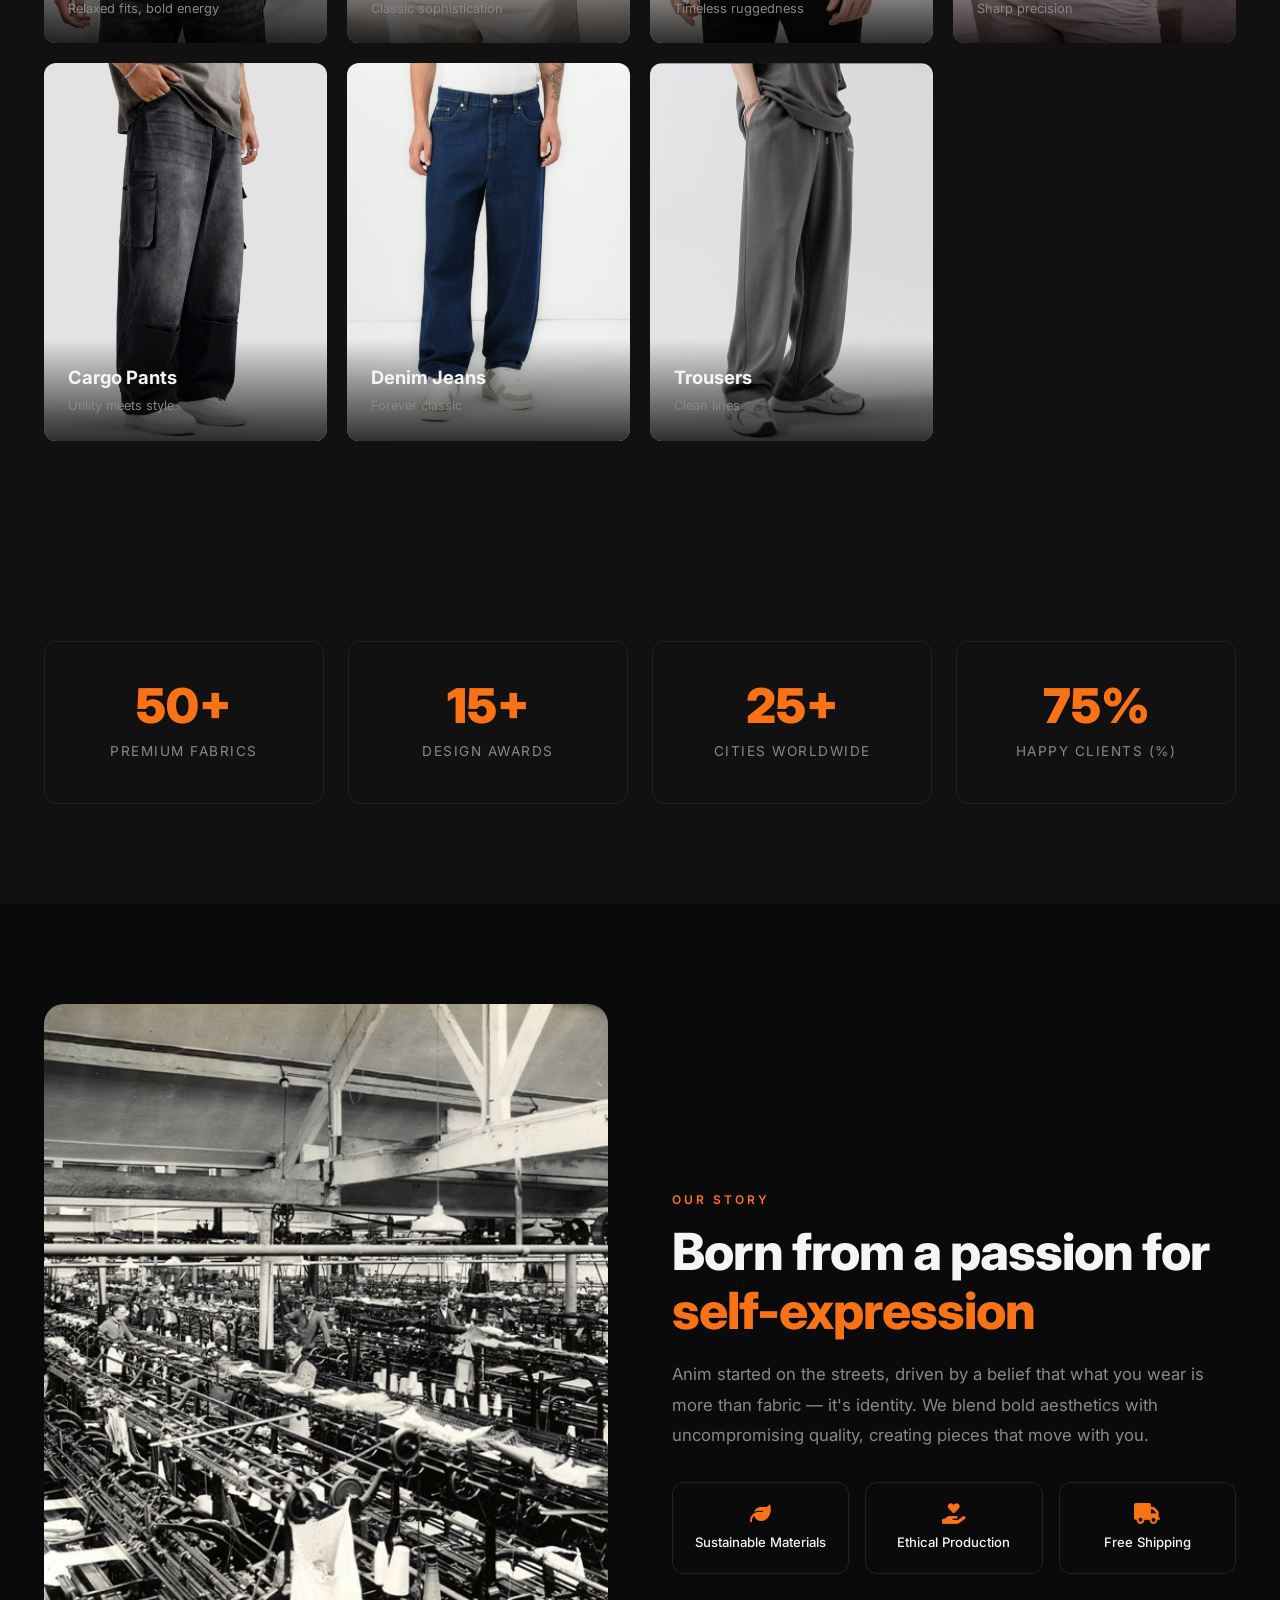
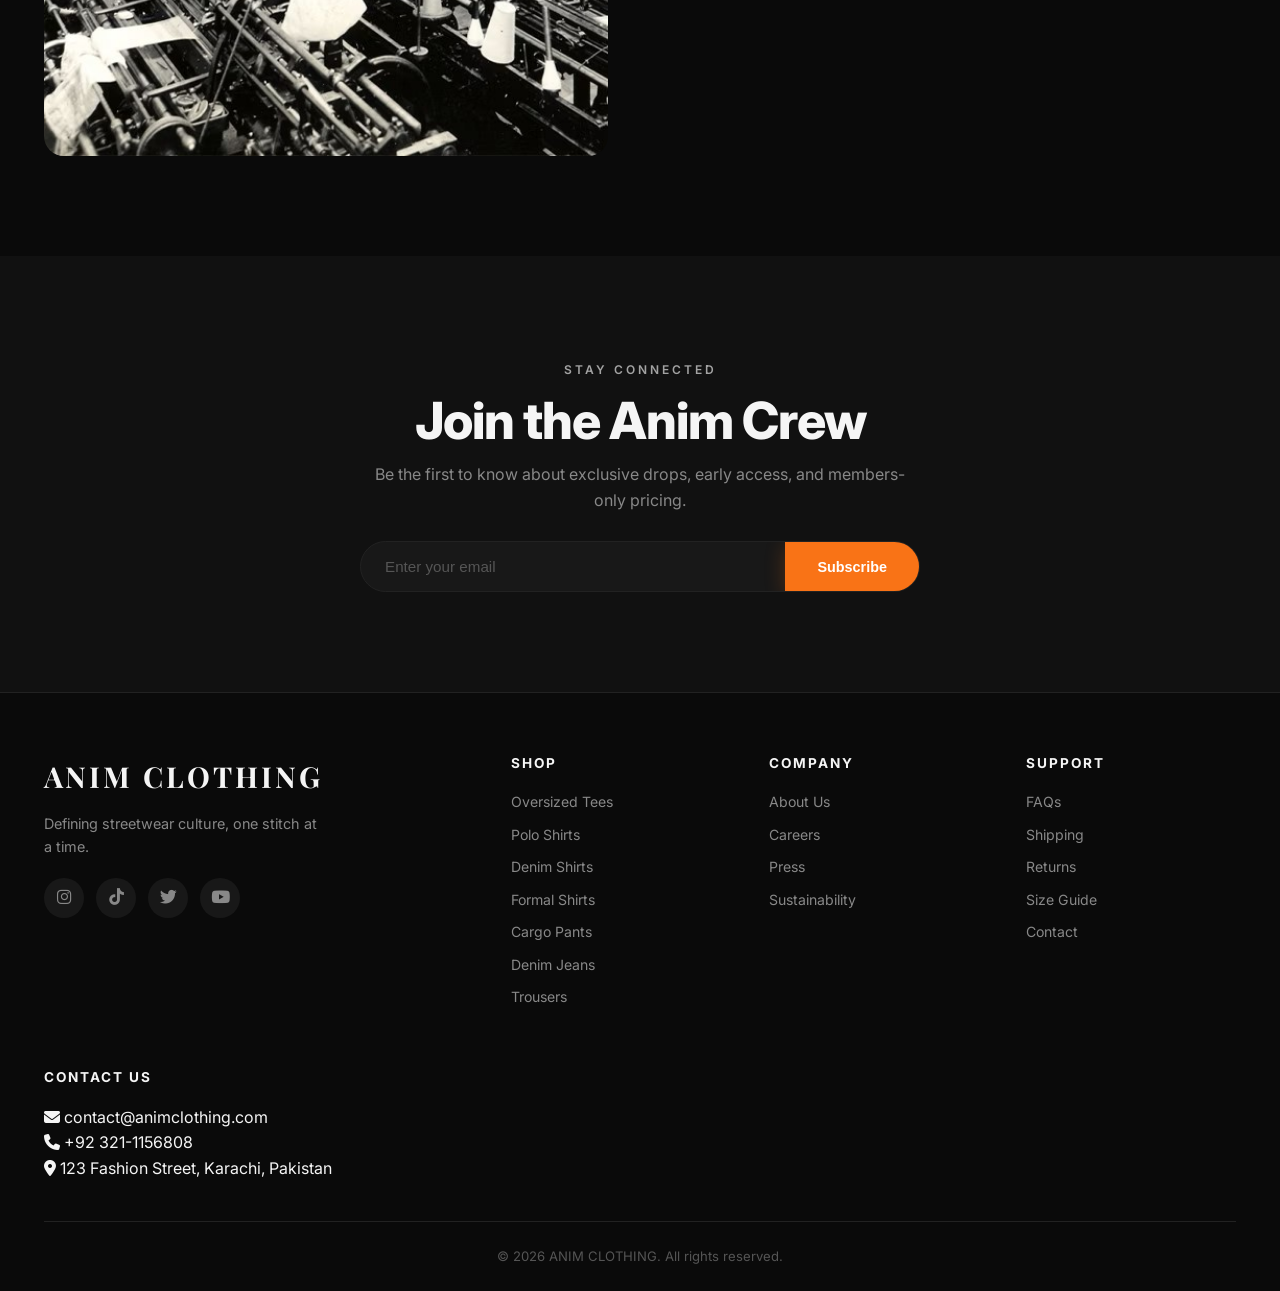
==== commit 33b21fc9: "Initial commit" ====
--- a/index.html
+++ b/index.html
@@ -205,18 +205,12 @@
            <a href="#">Size Guide</a>
            <a href="#">Contact</a>
          </div>
-         <div class="footer-col">
-           <h4>Contact Us</h4>
-           <p><i class="fas fa-envelope"></i> contact@animclothing.com</p>
-           <p><i class="fas fa-phone"></i> +92 321-1156808</p>
-           <p><i class="fas fa-map-marker-alt"></i> 123 Fashion Street, Karachi, Pakistan</p>
-           <div class="footer-social">
-             <a href="#"><i class="fab fa-instagram"></i></a>
-             <a href="#"><i class="fab fa-tiktok"></i></a>
-             <a href="#"><i class="fab fa-twitter"></i></a>
-             <a href="#"><i class="fab fa-youtube"></i></a>
-           </div>
-         </div>
+          <div class="footer-col">
+            <h4>Contact Us</h4>
+            <p><i class="fas fa-envelope"></i> contact@animclothing.com</p>
+            <p><i class="fas fa-phone"></i> +92 321-1156808</p>
+            <p><i class="fas fa-map-marker-alt"></i> 123 Fashion Street, Karachi, Pakistan</p>
+          </div>
        </div>
        <div class="footer-bottom">
           <p>&copy; 2026 ANIM CLOTHING. All rights reserved.</p>
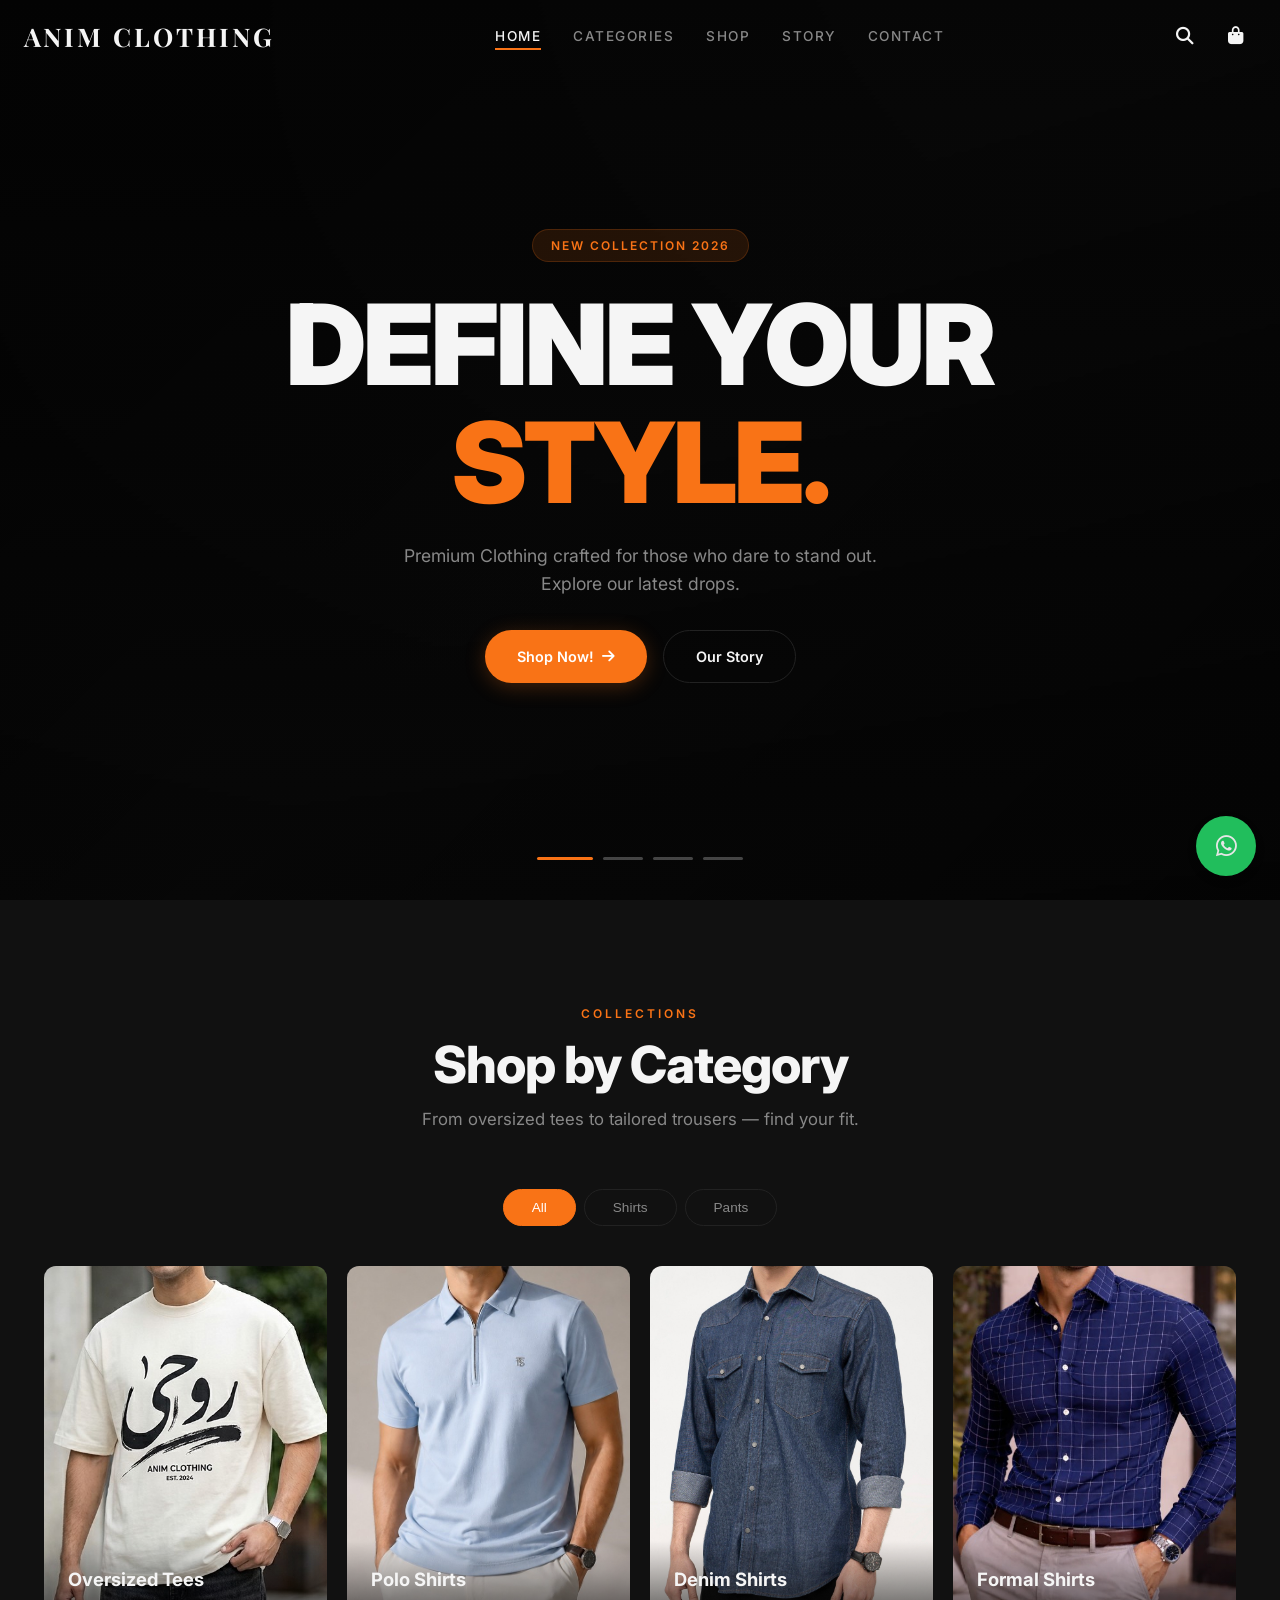
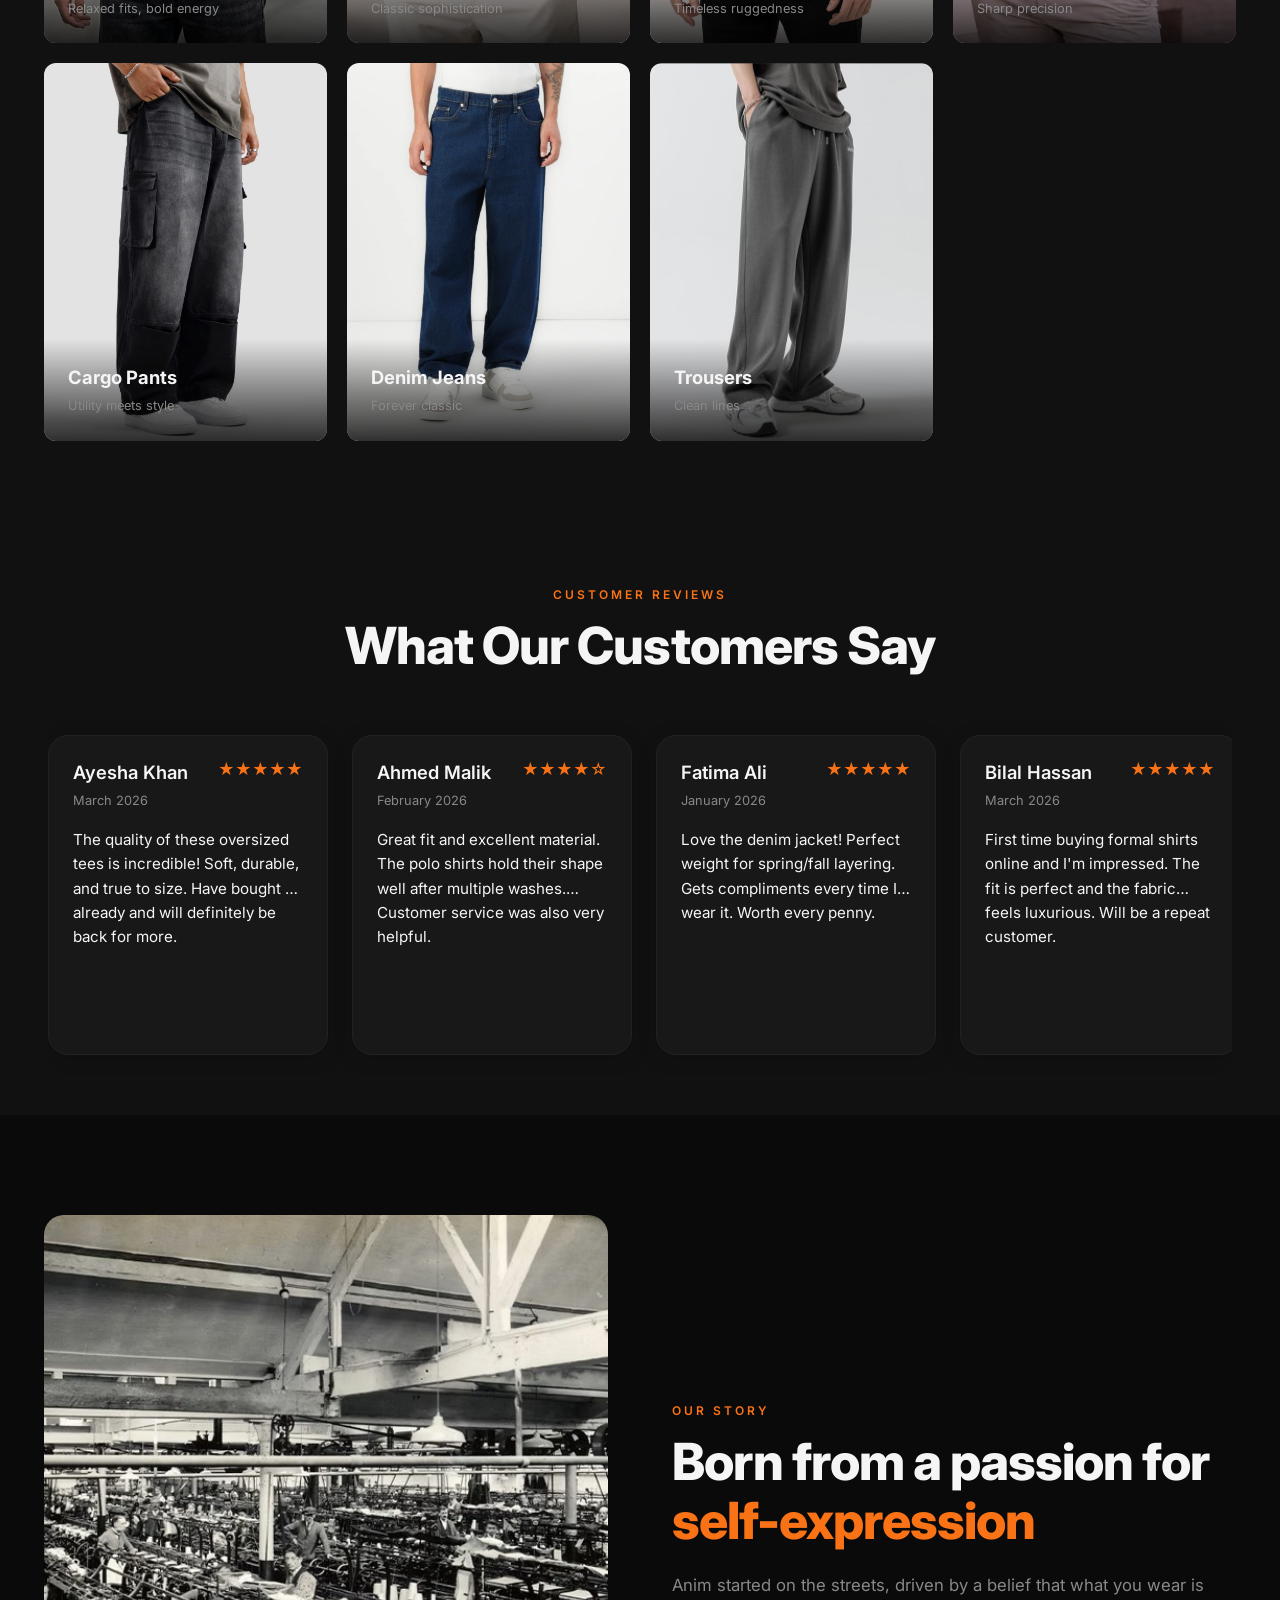
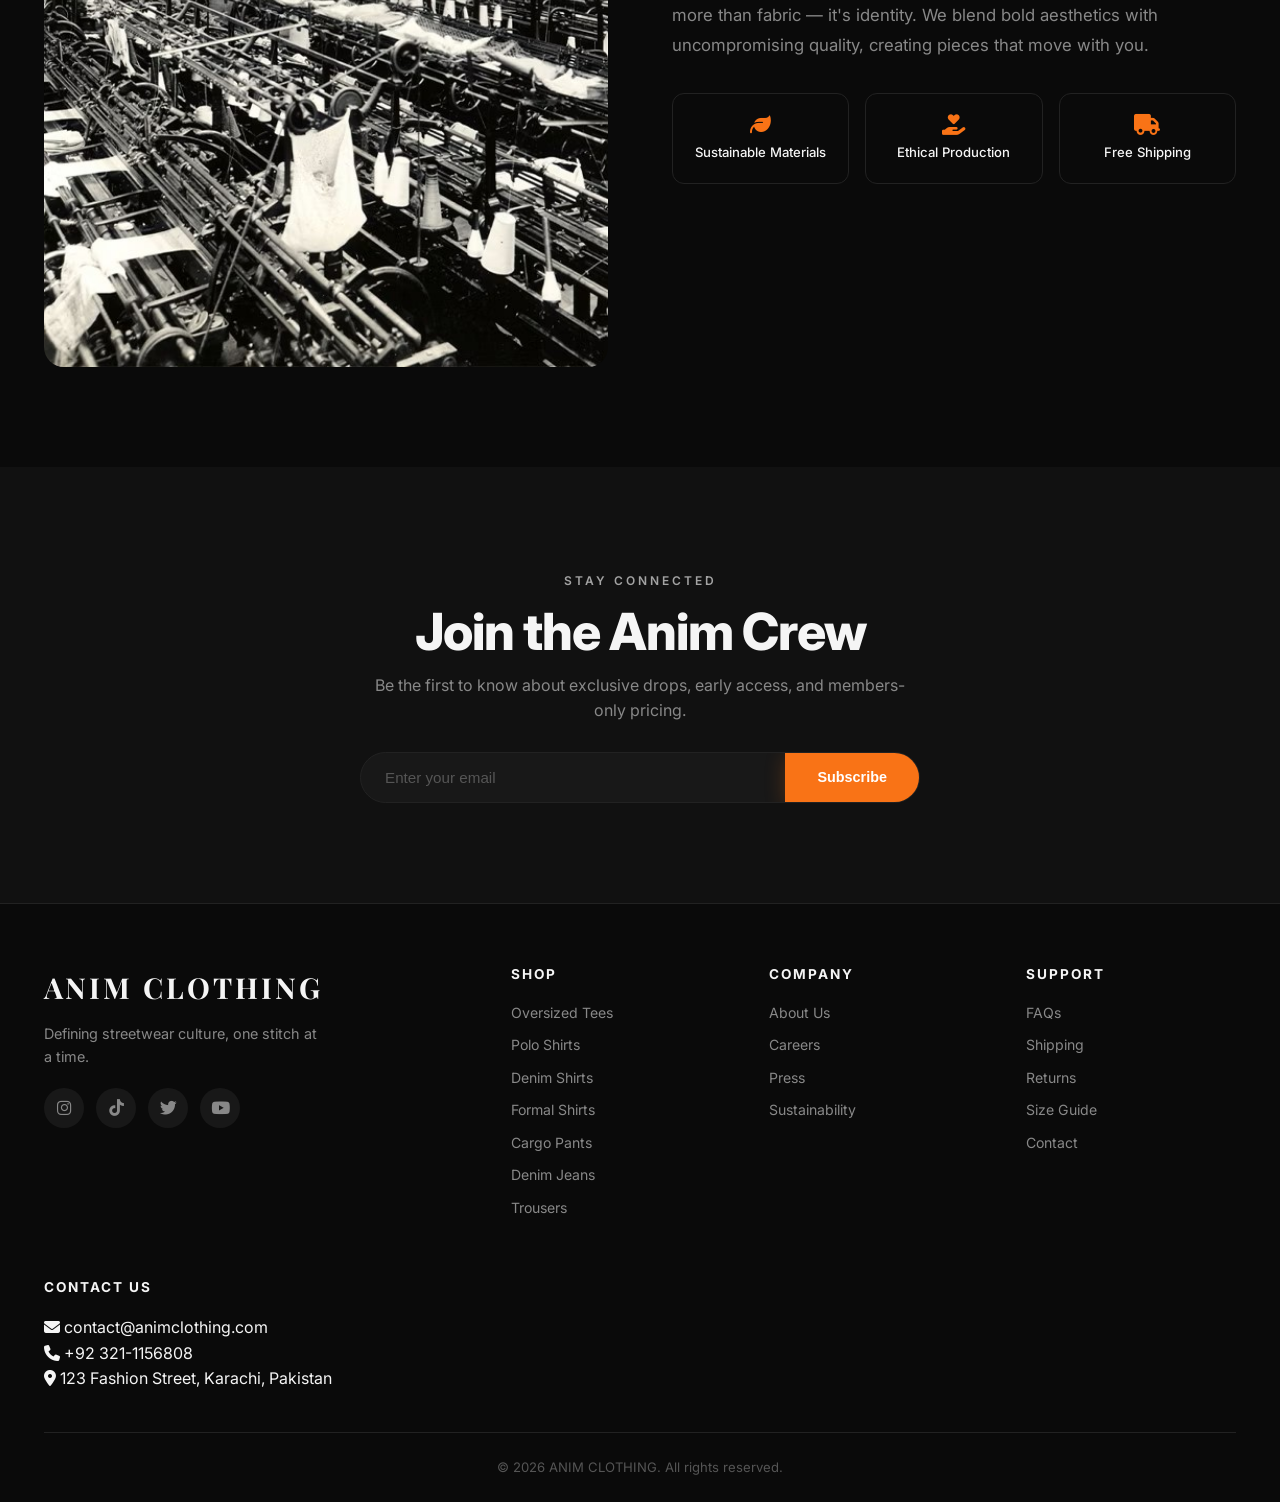
==== commit 58993726: "Uploaded latest Anim Copy changes" ====
--- a/index.html
+++ b/index.html
@@ -22,17 +22,16 @@
         <li><a href="#story">Story</a></li>
         <li><a href="#contact">Contact</a></li>
       </ul>
-      <div class="nav-actions">
-        <button class="icon-btn" id="searchToggle" aria-label="Search"><i class="fas fa-search"></i></button>
-        <button class="icon-btn" id="wishlistToggle" aria-label="Wishlist"><i class="fas fa-heart"></i></button>
-        <button class="icon-btn" id="cartToggle" aria-label="Cart">
-          <i class="fas fa-shopping-bag"></i>
-          <span class="cart-count" id="cartCount">0</span>
-        </button>
-        <button class="hamburger" id="hamburger" aria-label="Menu">
-          <span></span><span></span><span></span>
-        </button>
-      </div>
+       <div class="nav-actions">
+         <button class="icon-btn" id="searchToggle" aria-label="Search"><i class="fas fa-search"></i></button>
+         <button class="icon-btn" id="cartToggle" aria-label="Cart">
+           <i class="fas fa-shopping-bag"></i>
+           <span class="cart-count" id="cartCount">0</span>
+         </button>
+         <button class="hamburger" id="hamburger" aria-label="Menu">
+           <span></span><span></span><span></span>
+         </button>
+       </div>
     </div>
   </nav>
 
@@ -95,29 +94,20 @@
     </div>
   </section>
 
-  <!-- Stats / Features -->
-  <section class="section stats">
-    <div class="container">
-      <div class="stats-grid">
-        <div class="stat-card reveal">
-          <span class="stat-number" data-count="50">0</span>
-          <span class="stat-label">Premium Fabrics</span>
-        </div>
-        <div class="stat-card reveal">
-          <span class="stat-number" data-count="15">0</span>
-          <span class="stat-label">Design Awards</span>
-        </div>
-        <div class="stat-card reveal">
-          <span class="stat-number" data-count="25">0</span>
-          <span class="stat-label">Cities Worldwide</span>
-        </div>
-        <div class="stat-card reveal">
-          <span class="stat-number" data-count="99">0</span>
-          <span class="stat-label">Happy Clients (%)</span>
-        </div>
-      </div>
-    </div>
-  </section>
+   <!-- Reviews Section -->
+   <section class="section reviews" id="reviews">
+     <div class="container">
+       <div class="section-header">
+         <span class="section-tag">Customer Reviews</span>
+         <h2 class="section-title">What Our Customers Say</h2>
+       </div>
+       <div class="reviews-slider">
+         <div class="reviews-track">
+           <!-- Review cards will be populated by JavaScript -->
+         </div>
+       </div>
+     </div>
+   </section>
 
   <!-- Story Section -->
   <section class="section story" id="story">
--- a/css/style.css
+++ b/css/style.css
@@ -60,10 +60,17 @@
 
 /* --- Typography --- */
 .logo {
-  font-family: 'Playfair Display', serif;
-  font-size: 1.6rem;
-  font-weight: 700;
-  letter-spacing: 3px;
+   font-family: 'Playfair Display', serif;
+   font-size: 1.6rem;
+   font-weight: 700;
+   letter-spacing: 3px;
+}
+
+/* Adjust logo size for mobile */
+@media (max-width: 768px) {
+   .logo {
+      font-size: 1.3rem;
+   }
 }
 
 .section-tag {
@@ -98,13 +105,24 @@
 
 /* --- Navigation --- */
 .navbar {
-  position: fixed;
-  top: 0;
-  left: 0;
-  right: 0;
-  height: var(--nav-height);
-  z-index: 999;
-  transition: background .4s var(--ease), backdrop-filter .4s var(--ease), box-shadow .4s var(--ease);
+   position: fixed;
+   top: 0;
+   left: 0;
+   right: 0;
+   height: var(--nav-height);
+   z-index: 999;
+   transition: background .4s var(--ease), backdrop-filter .4s var(--ease), box-shadow .4s var(--ease);
+   display: flex;
+   align-items: center;
+   justify-content: space-between;
+   padding: 0 24px;
+}
+
+/* Hide search bar on mobile */
+@media (max-width: 768px) {
+   #searchToggle {
+      display: none;
+   }
 }
 
 .navbar.scrolled {
@@ -115,19 +133,20 @@
 }
 
 .nav-inner {
-  max-width: 1240px;
-  margin: 0 auto;
-  padding: 0 24px;
-  height: 100%;
-  display: flex;
-  align-items: center;
-  justify-content: space-between;
+   width: 100%;
+   margin: 0;
+   height: 100%;
+   display: flex;
+   align-items: center;
+   justify-content: space-between;
+   padding-left: 0;
+   padding-right: 0;
 }
 
 .nav-links {
-  display: flex;
-  gap: 32px;
-  align-items: center;
+   display: flex;
+   gap: 32px;
+   align-items: center;
 }
 
 .nav-links a {
@@ -1286,3 +1305,157 @@
       right: 16px;
    }
 }
+
+/* --- Reviews Section --- */
+.reviews {
+   padding: 40px 24px;
+   background: var(--bg-secondary);
+   overflow: hidden;
+}
+
+.reviews .section-header {
+   text-align: center;
+   margin-bottom: 40px;
+}
+
+.reviews-slider {
+   position: relative;
+   overflow-x: auto;
+   overflow-y: hidden;
+   scrollbar-width: none; /* Hide scrollbar for Firefox */
+   -ms-overflow-style: none; /* Hide scrollbar for IE and Edge */
+   border-radius: var(--radius-lg);
+}
+
+/* Hide scrollbar for Chrome, Safari and Opera */
+.reviews-slider::-webkit-scrollbar {
+   display: none;
+}
+
+.reviews-track {
+   display: flex;
+   gap: 24px;
+   padding: 20px 0;
+   scroll-behavior: smooth;
+}
+
+.review-card {
+   flex: 0 0 auto;
+   width: 280px; /* Fixed width for consistent card size */
+   min-width: 260px;
+   max-width: 300px;
+   background: var(--bg-card);
+   border-radius: var(--radius-lg);
+   padding: 24px;
+   box-shadow: 0 4px 20px rgba(0,0,0,.15);
+   border: 1px solid var(--border);
+   height: 320px; /* Fixed height to make cards uniform */
+   display: flex;
+   flex-direction: column;
+   justify-content: space-between;
+   transition: transform .3s ease, box-shadow .3s ease;
+}
+
+.review-card:hover {
+   transform: translateY(-4px);
+   box-shadow: 0 8px 25px rgba(0,0,0,.2);
+}
+
+.review-header {
+   display: flex;
+   justify-content: space-between;
+   align-items: flex-start;
+   margin-bottom: 16px;
+   flex-wrap: wrap;
+}
+
+.review-header h3 {
+   font-size: 1.15rem;
+   font-weight: 600;
+   margin-bottom: 4px;
+   line-height: 1.4;
+}
+
+.review-rating {
+   color: var(--accent);
+   font-size: 1rem;
+   margin-bottom: 4px;
+   line-height: 1.2;
+}
+
+.review-date {
+   font-size: .8rem;
+   color: var(--text-muted);
+   margin-top: 2px;
+}
+
+.review-text {
+   color: var(--text);
+   line-height: 1.6;
+   font-size: .95rem;
+   flex-grow: 1;
+   margin-bottom: 16px;
+   display: -webkit-box;
+   -webkit-line-clamp: 3; /* Limit to 3 lines */
+   -webkit-box-orient: vertical;
+   overflow: hidden;
+}
+
+/* Responsive adjustments for reviews */
+@media (max-width: 1200px) {
+   .review-card {
+      width: 240px;
+      min-width: 220px;
+      max-width: 260px;
+      height: 290px;
+      padding: 20px;
+   }
+   
+   .review-header h3 {
+      font-size: 1.1rem;
+   }
+   
+   .review-text {
+      font-size: .9rem;
+   }
+}
+
+@media (max-width: 992px) {
+   .review-card {
+      width: 220px;
+      min-width: 200px;
+      max-width: 240px;
+      height: 270px;
+      padding: 18px;
+   }
+   
+   .review-header h3 {
+      font-size: 1rem;
+   }
+   
+   .review-text {
+      font-size: .85rem;
+   }
+}
+
+@media (max-width: 768px) {
+   .review-card {
+      width: 100%;
+      max-width: none;
+      min-width: auto;
+      height: auto;
+      padding: 24px;
+   }
+   
+   .reviews {
+      padding: 32px 16px;
+   }
+   
+   .review-header h3 {
+      font-size: 1.15rem;
+   }
+   
+   .review-text {
+      font-size: 1rem;
+   }
+}
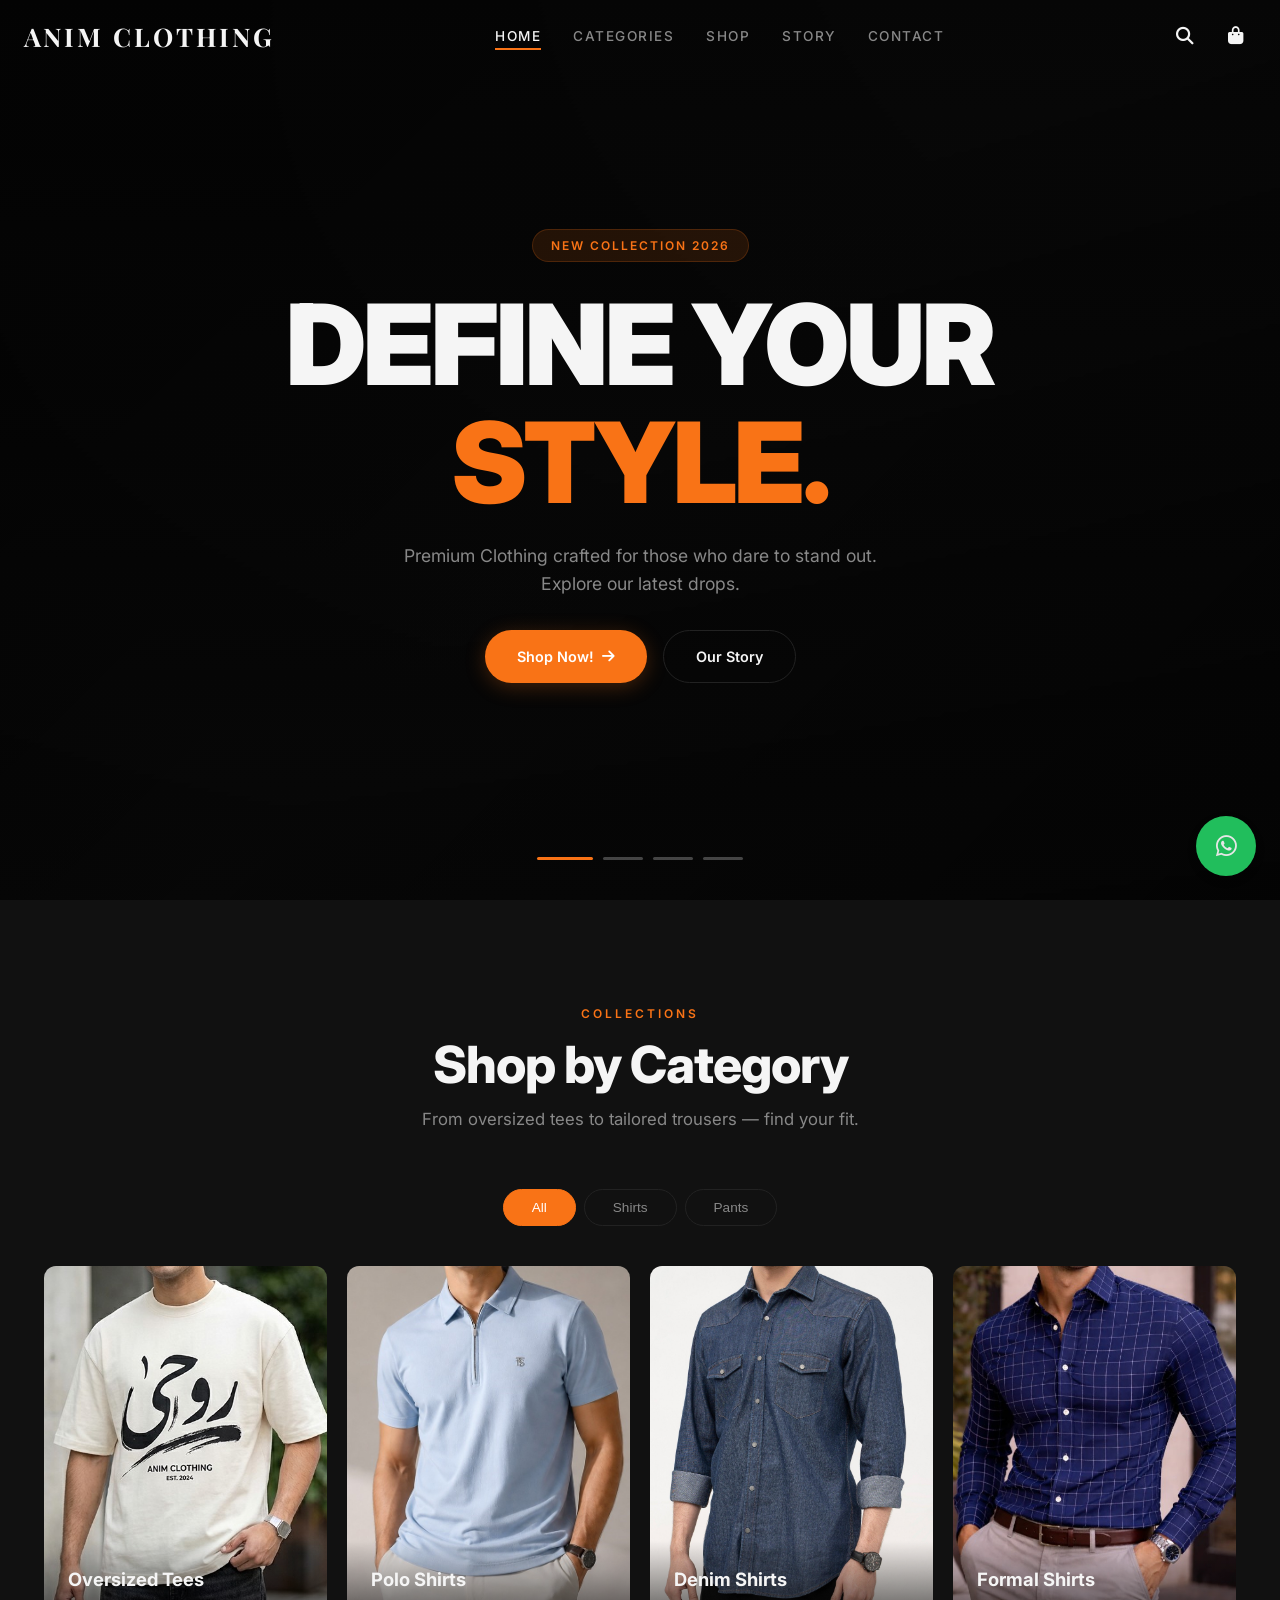
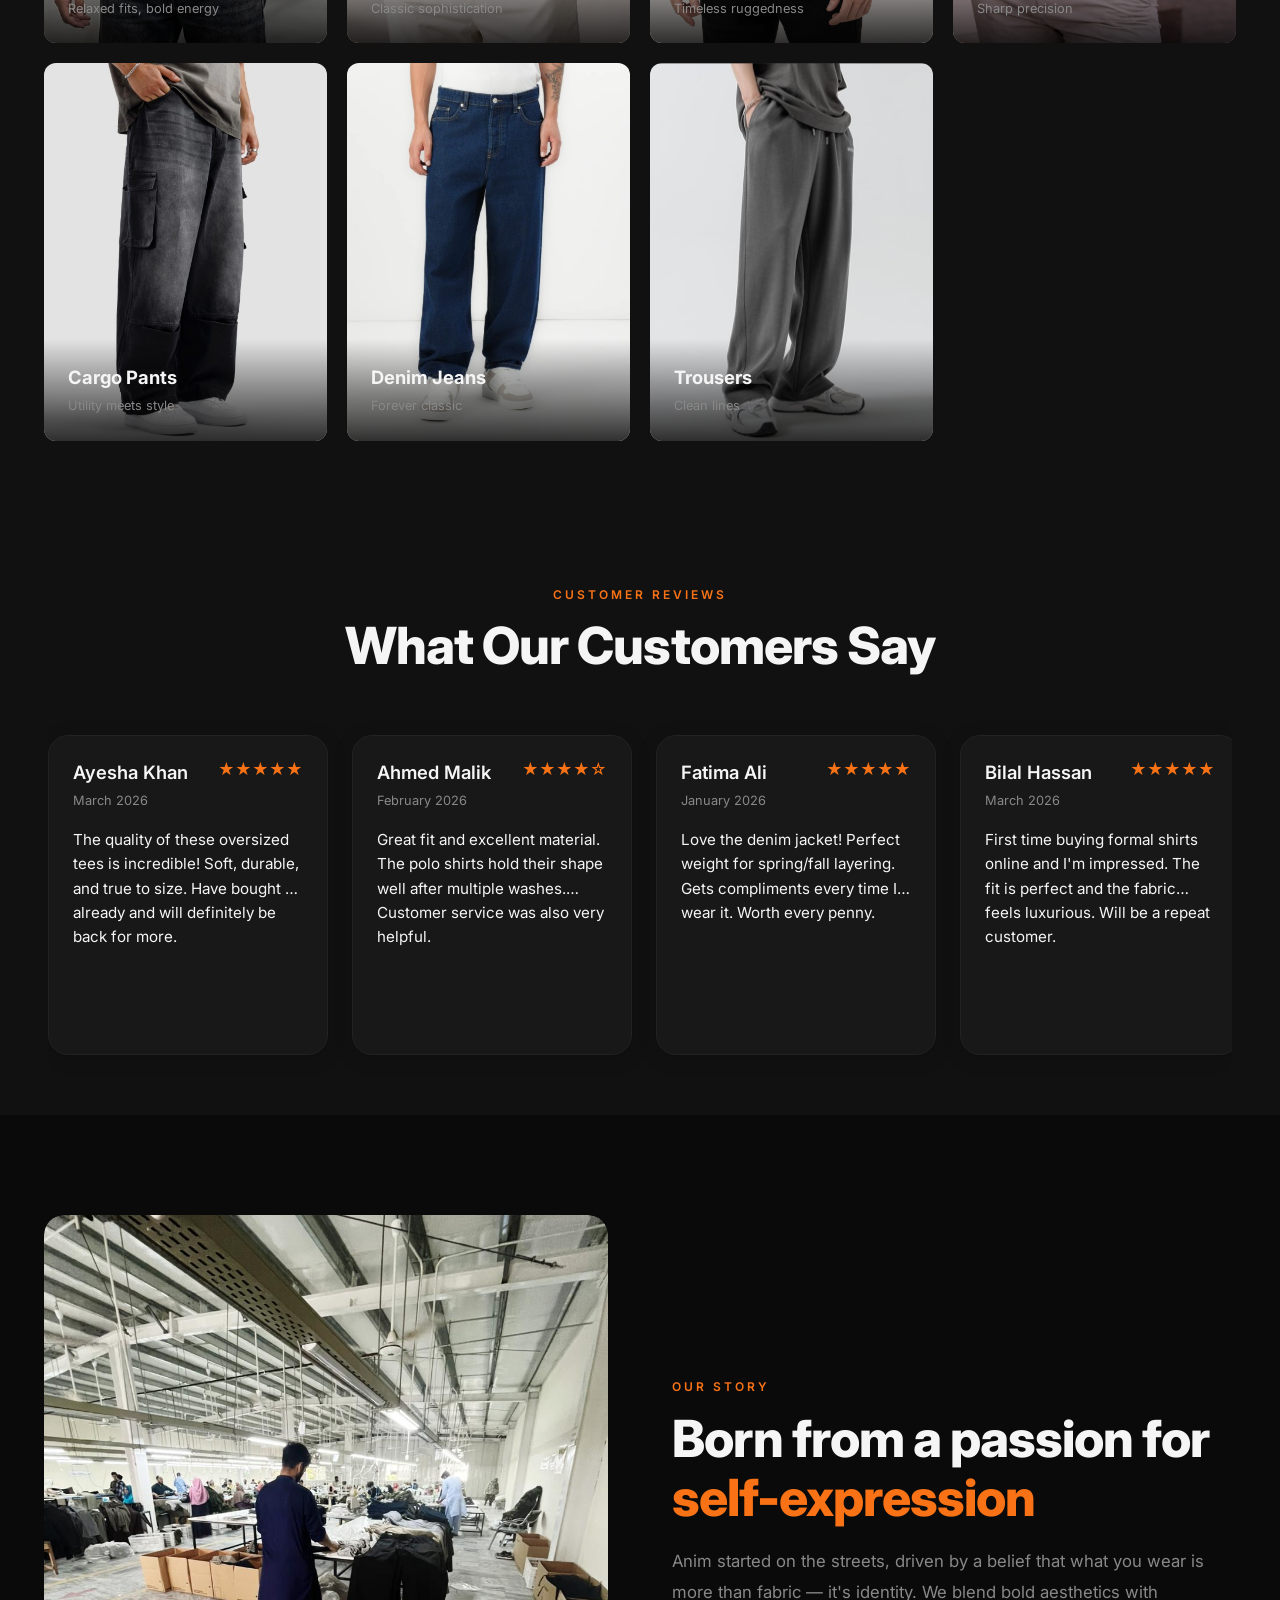
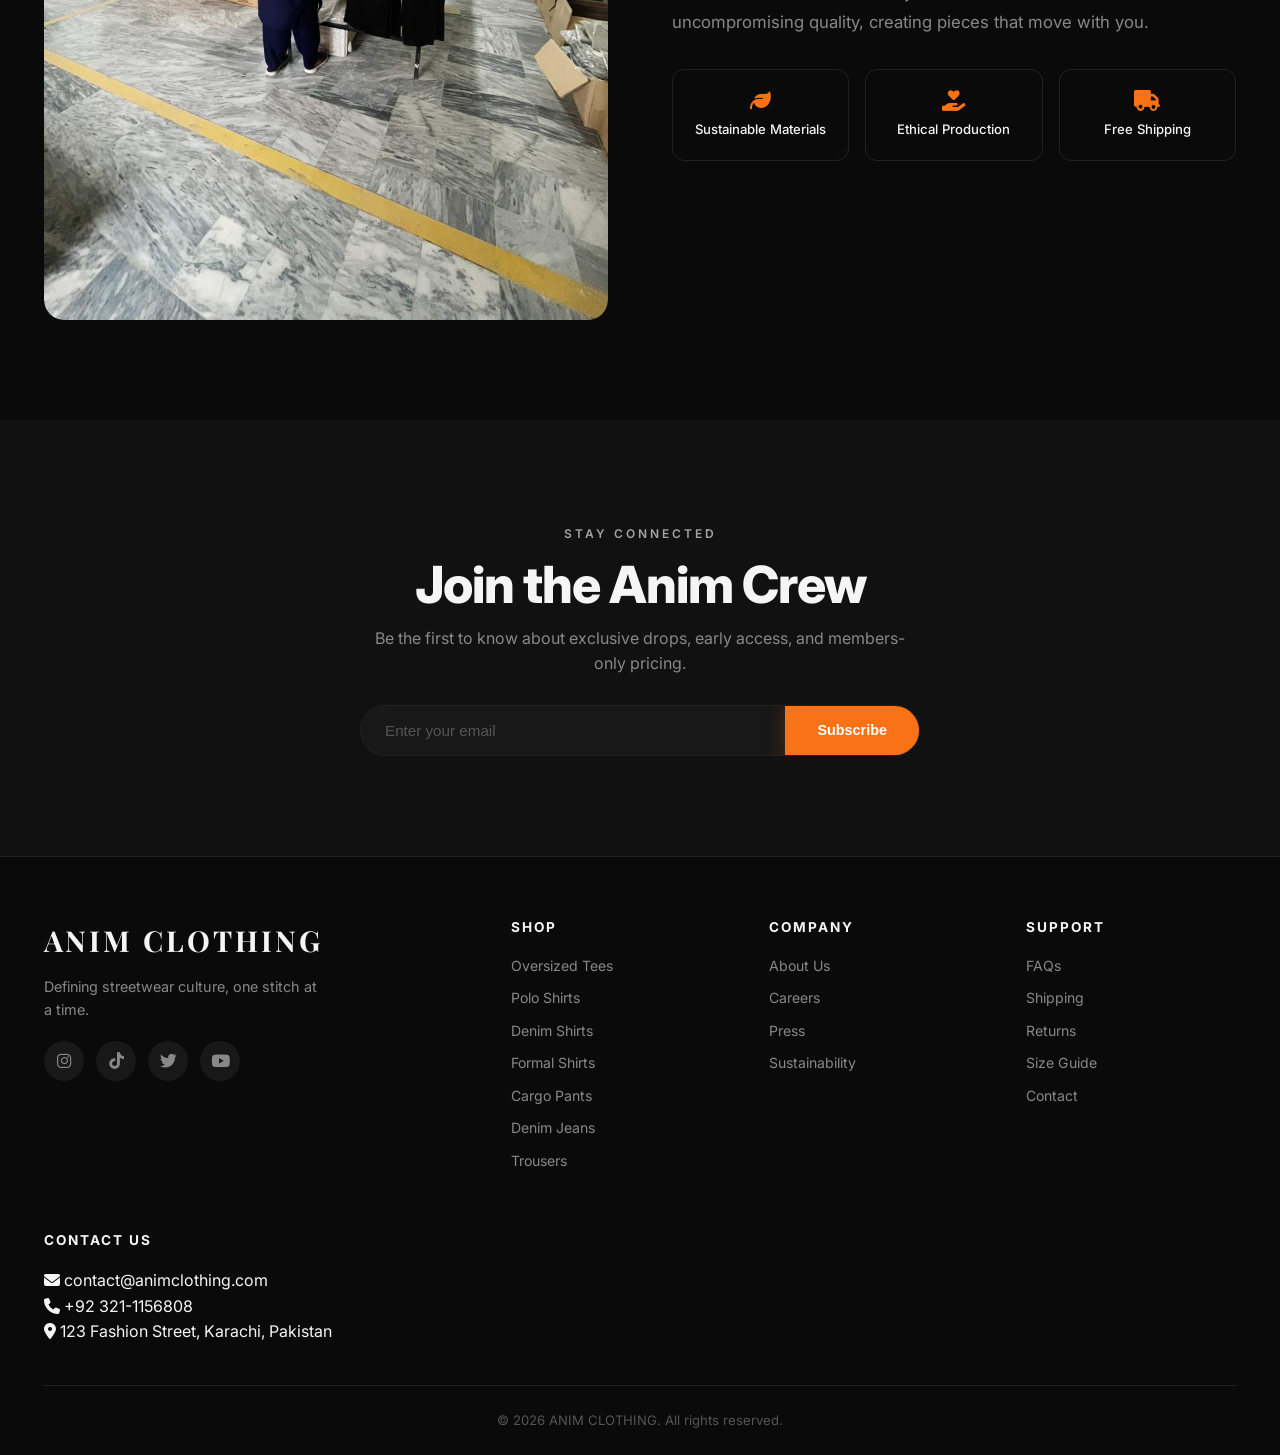
==== commit 9f1847a2: "Replace static story image with auto-sliding carousel" ====
--- a/index.html
+++ b/index.html
@@ -114,8 +114,15 @@
     <div class="container">
       <div class="story-grid">
          <div class="story-image reveal">
-           <img src="assets/images/story.jpg" alt="ANIM CLOTHING Story" onerror="this.onerror=null;this.src='assets/images/default-story.jpg'">
-         </div>
+            <div class="story-slider">
+              <div class="story-slider-track">
+                <div class="story-slide"><img src="assets/images/story-1.jpg" alt="ANIM CLOTHING Story 1" onerror="this.onerror=null;this.src='assets/images/default-story.jpg'"></div>
+                <div class="story-slide"><img src="assets/images/story-2.jpg" alt="ANIM CLOTHING Story 2" onerror="this.onerror=null;this.src='assets/images/default-story.jpg'"></div>
+                <div class="story-slide"><img src="assets/images/story-3.jpg" alt="ANIM CLOTHING Story 3" onerror="this.onerror=null;this.src='assets/images/default-story.jpg'"></div>
+                <div class="story-slide"><img src="assets/images/story-1.jpg" alt="ANIM CLOTHING Story 1" onerror="this.onerror=null;this.src='assets/images/default-story.jpg'"></div>
+              </div>
+            </div>
+          </div>
         <div class="story-content reveal">
           <span class="section-tag">Our Story</span>
           <h2 class="section-title" style="text-align:left">Born from a passion for <span class="accent">self-expression</span></h2>
--- a/css/style.css
+++ b/css/style.css
@@ -790,16 +790,41 @@
    border: 1px solid var(--border);
 }
 
-.story-image img {
-   width: 100%;
-   height: 100%;
-   object-fit: cover;
-   display: block;
-   transition: transform .5s ease;
-}
-
-.story-image:hover img {
-   transform: scale(1.05);
+.story-slider {
+  width: 100%;
+  overflow: hidden;
+  border-radius: var(--radius-lg);
+  position: relative;
+}
+
+.story-slider-track {
+  display: flex;
+  width: 400%;
+  animation: slide 12s ease-in-out infinite;
+}
+
+.story-slide {
+  width: 25%;
+  flex-shrink: 0;
+}
+
+.story-slide img {
+  width: 100%;
+  aspect-ratio: 4 / 5;
+  object-fit: cover;
+  display: block;
+}
+
+@keyframes slide {
+  0% { transform: translateX(0); }
+  18% { transform: translateX(0); }
+  25% { transform: translateX(-25%); }
+  43% { transform: translateX(-25%); }
+  50% { transform: translateX(-50%); }
+  68% { transform: translateX(-50%); }
+  75% { transform: translateX(-75%); }
+  93% { transform: translateX(-75%); }
+  100% { transform: translateX(-75%); }
 }
 
 .story-img-inner {
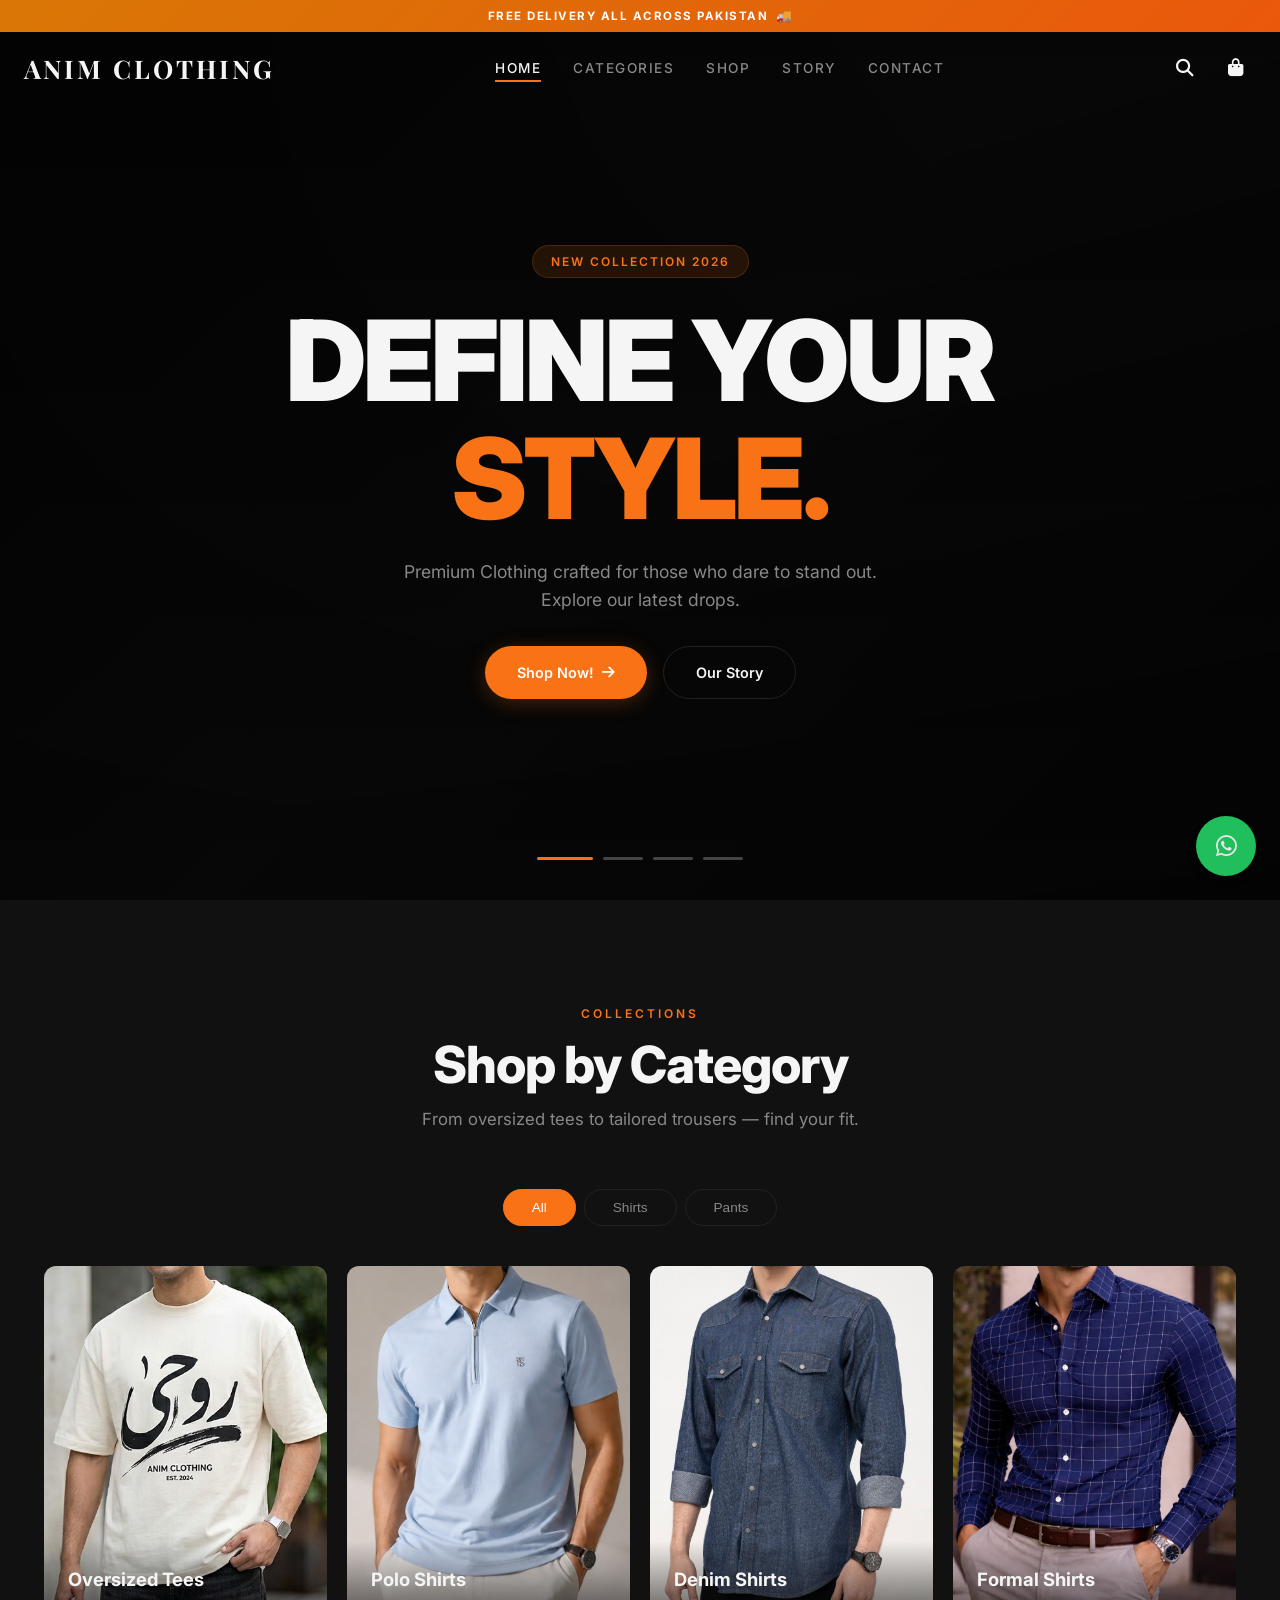
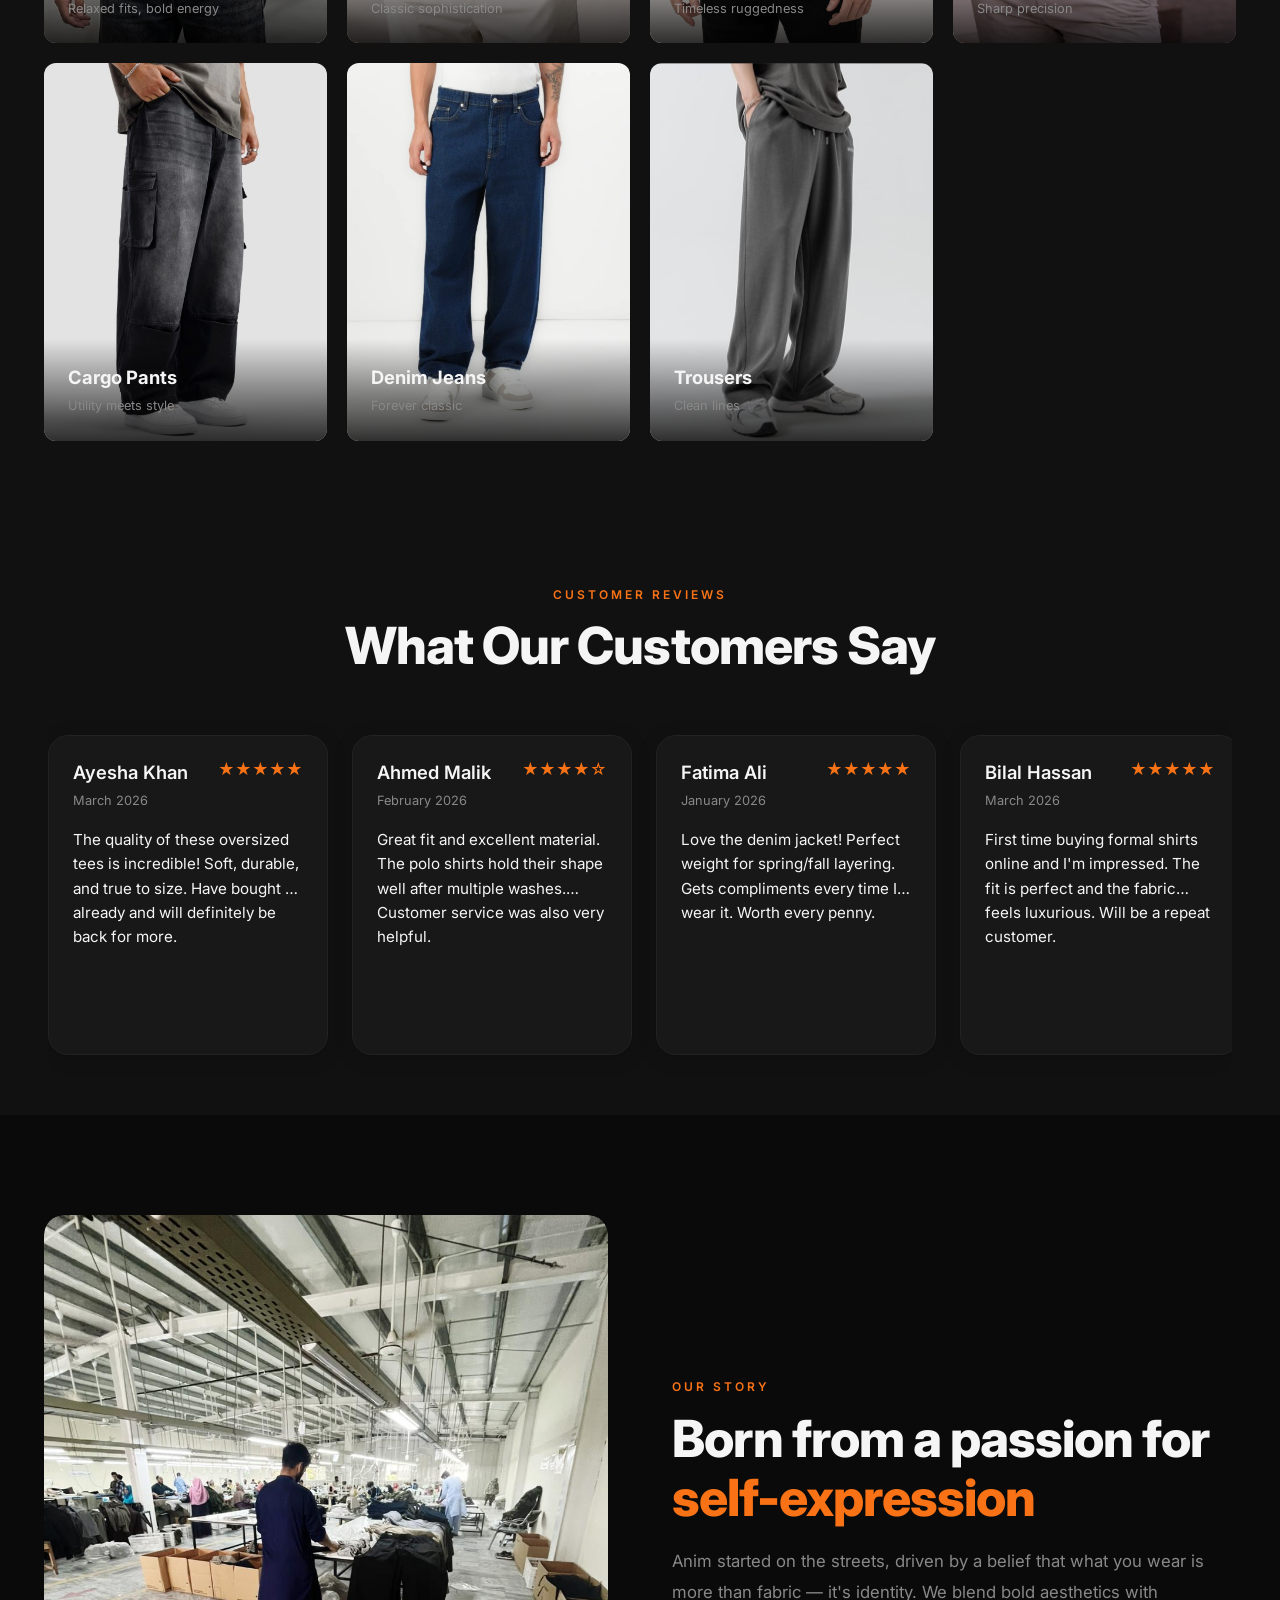
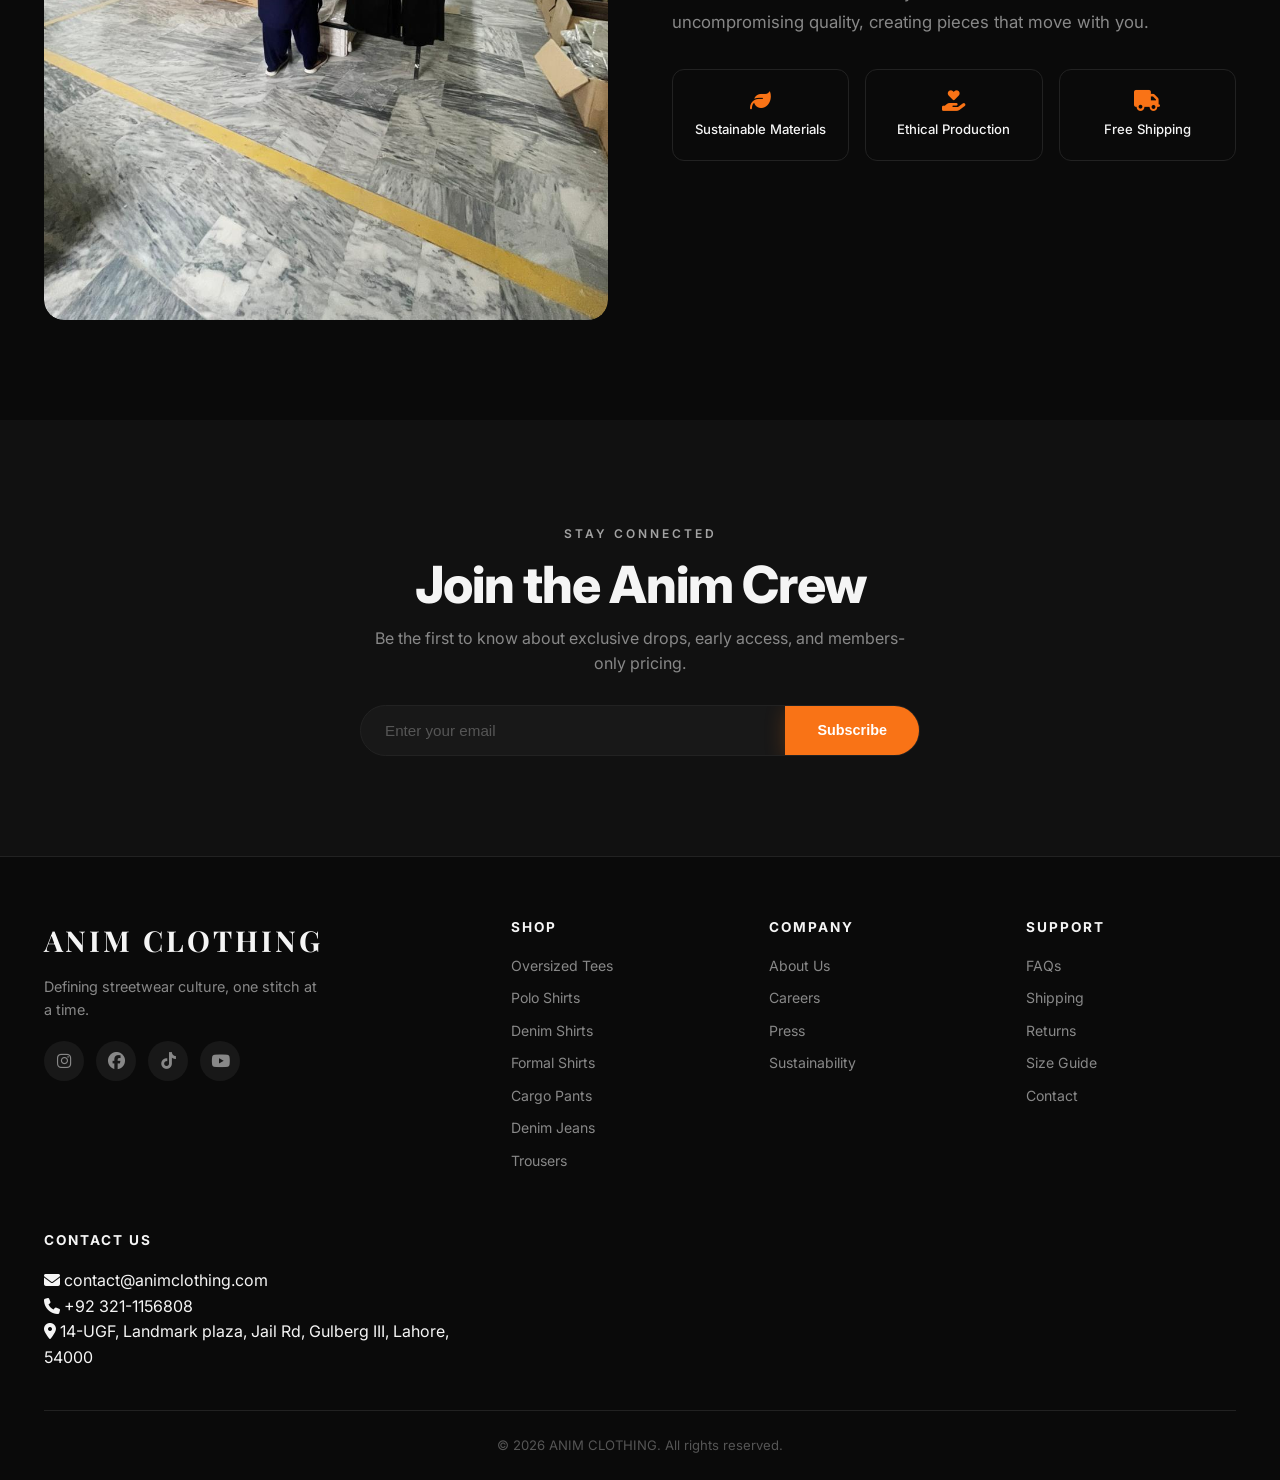
==== commit 05e74c7b: "Cards Updated" ====
--- a/index.html
+++ b/index.html
@@ -10,6 +10,14 @@
   <link rel="stylesheet" href="css/style.css" />
 </head>
 <body>
+
+  <!-- Announcement Bar -->
+  <div class="announcement-bar">
+    <div class="announcement-content">
+      <span class="announcement-text">Free Delivery All Across Pakistan</span>
+      <span class="announcement-emoji">🚚</span>
+    </div>
+  </div>
 
   <!-- Navigation -->
   <nav class="navbar" id="navbar">
@@ -163,6 +171,100 @@
     </div>
   </section>
 
+  <!-- Return & Refund Policy -->
+  <section class="section policy-section policy-collapsed" id="returns">
+    <div class="container">
+      <div class="section-header">
+        <h2 class="section-title">Return &amp; Refund Policy</h2>
+        <button class="policy-close" onclick="togglePolicy('returns')" aria-label="Close"><i class="fas fa-times"></i></button>
+      </div>
+      <div class="policy-content">
+        <p>At ANIM Clothing, customer satisfaction is our priority. If you are not fully satisfied with your purchase, you may request a return or exchange under the following conditions:</p>
+
+        <h3>Returns</h3>
+        <p>We offer a <strong>3-day return policy</strong>, which means you have 3 days after receiving your item to request a return.</p>
+        <p>To be eligible for a return:</p>
+        <ul>
+          <li>Item must be unused, unworn, and in original condition</li>
+          <li>Tags and packaging must be intact</li>
+          <li>Proof of purchase (order number or receipt) is required</li>
+        </ul>
+        <p><strong>Non-Returnable Items:</strong></p>
+        <ul>
+          <li>Sale or discounted items</li>
+          <li>Customized or made-to-order products</li>
+        </ul>
+
+        <h3>Exchanges</h3>
+        <p>We only replace items if:</p>
+        <ul>
+          <li>You received the wrong item</li>
+          <li>The item is defective</li>
+          <li>You need a size exchange (subject to availability)</li>
+        </ul>
+
+        <h3>Return Process</h3>
+        <p>To start a return or exchange:</p>
+        <ul>
+          <li>Email us at: <a href="mailto:animclothing.official@gmail.com">animclothing.official@gmail.com</a></li>
+          <li>Call / WhatsApp: <a href="tel:0321-1156808">0321-1156808</a></li>
+          <li>Provide your order number and reason for return</li>
+        </ul>
+        <p>Our team will guide you through the next steps.</p>
+
+        <h3>Refunds</h3>
+        <p>Once we receive and inspect your return, we will notify you. If approved, your refund will be processed within <strong>5–7 working days</strong>.</p>
+        <p>Refunds are issued via <strong>Bank Transfer / JazzCash / EasyPaisa</strong>.</p>
+
+        <h3>Shipping Costs</h3>
+        <p>Customers are responsible for return shipping costs. Shipping charges are non-refundable. If the item is defective or incorrect, we will cover the return cost.</p>
+
+        <h3>Contact Information</h3>
+        <p>
+          ANIM Clothing<br>
+          Land Mark Plaza, Jail Road, Shop # 56 Lahore 54000, Pakistan<br>
+          Email: <a href="mailto:animclothing.official@gmail.com">animclothing.official@gmail.com</a><br>
+          Phone: <a href="tel:0321-1156808">0321-1156808</a>
+        </p>
+      </div>
+    </div>
+  </section>
+
+  <!-- Shipping Policy -->
+  <section class="section policy-section policy-collapsed" id="shipping">
+    <div class="container">
+      <div class="section-header">
+        <h2 class="section-title">Shipping Policy</h2>
+        <button class="policy-close" onclick="togglePolicy('shipping')" aria-label="Close"><i class="fas fa-times"></i></button>
+      </div>
+      <div class="policy-content">
+        <p>At Anim Clothing, we are committed to delivering your orders quickly and efficiently.</p>
+
+        <h3>Order Processing</h3>
+        <p>All orders are processed within <strong>24 hours</strong> of confirmation. Orders placed on weekends or public holidays will be processed on the next working day.</p>
+
+        <h3>Delivery Time Frames</h3>
+        <ul>
+          <li><strong>Same City Delivery:</strong> Orders within the same city are delivered within 24 to 48 hours.</li>
+          <li><strong>Other Cities &amp; Provinces:</strong> Orders shipped to other cities and provinces are delivered within 3 to 5 business days.</li>
+        </ul>
+
+        <h3>Shipping Charges</h3>
+        <p>Shipping charges, if applicable, will be calculated and displayed at checkout.</p>
+
+        <h3>Order Tracking</h3>
+        <p>Once your order has been dispatched, you will receive a tracking number via email or SMS to monitor your shipment status.</p>
+
+        <h3>Delivery Delays</h3>
+        <p>While we strive to meet the stated delivery timelines, delays may occur due to unforeseen circumstances such as weather conditions, public holidays, or courier service issues.</p>
+
+        <h3>Contact Us</h3>
+        <p>For any shipping-related queries, please contact our customer support team at <a href="tel:0321-1156808">0321-1156808</a>.</p>
+        <p>Thank you for shopping with Anim Clothing!</p>
+      </div>
+    </div>
+  </section>
+
   <!-- Footer -->
   <footer class="footer">
     <div class="container">
@@ -171,9 +273,9 @@
           <a href="#" class="logo">ANIM CLOTHING</a>
           <p>Defining streetwear culture, one stitch at a time.</p>
           <div class="footer-social">
-            <a href="#"><i class="fab fa-instagram"></i></a>
+            <a href="https://www.instagram.com/animclothing.official/" target="_blank"><i class="fab fa-instagram"></i></a>
+            <a href="https://www.facebook.com/AnimClothing.Offical" target="_blank"><i class="fab fa-facebook"></i></a>
             <a href="#"><i class="fab fa-tiktok"></i></a>
-            <a href="#"><i class="fab fa-twitter"></i></a>
             <a href="#"><i class="fab fa-youtube"></i></a>
           </div>
         </div>
@@ -197,8 +299,8 @@
          <div class="footer-col">
            <h4>Support</h4>
            <a href="#">FAQs</a>
-           <a href="#">Shipping</a>
-           <a href="#">Returns</a>
+           <a href="#" onclick="togglePolicy('shipping'); return false;">Shipping</a>
+           <a href="#" onclick="togglePolicy('returns'); return false;">Returns</a>
            <a href="#">Size Guide</a>
            <a href="#">Contact</a>
          </div>
@@ -206,7 +308,7 @@
             <h4>Contact Us</h4>
             <p><i class="fas fa-envelope"></i> contact@animclothing.com</p>
             <p><i class="fas fa-phone"></i> +92 321-1156808</p>
-            <p><i class="fas fa-map-marker-alt"></i> 123 Fashion Street, Karachi, Pakistan</p>
+            <p><i class="fas fa-map-marker-alt"></i> 14-UGF, Landmark plaza, Jail Rd, Gulberg III, Lahore, 54000</p>
           </div>
        </div>
        <div class="footer-bottom">
@@ -262,6 +364,11 @@
    <script src="js/cart.js"></script>
    <script src="js/main.js"></script>
    
+    <!-- Back to Top -->
+    <button class="back-to-top" id="backToTop" aria-label="Back to top">
+      <i class="fas fa-arrow-up"></i>
+    </button>
+
     <!-- Floating WhatsApp Button -->
     <a href="https://wa.me/923211156808?text=Hello%2C%20I%20am%20interested%20in%20your%20clothing%20collection" class="whatsapp-float" target="_blank">
       <i class="fab fa-whatsapp"></i>
--- a/css/style.css
+++ b/css/style.css
@@ -25,6 +25,7 @@
   --radius-full: 9999px;
   --shadow: 0 4px 30px rgba(0,0,0,.3);
   --nav-height: 72px;
+  --announce-height: 32px;
   --ease: cubic-bezier(.16,1,.3,1);
   --ease-out: cubic-bezier(0,0,.2,1);
 }
@@ -103,10 +104,49 @@
 
 .accent { color: var(--accent); }
 
+/* --- Announcement Bar --- */
+.announcement-bar {
+  position: fixed;
+  top: 0;
+  left: 0;
+  right: 0;
+  height: var(--announce-height);
+  background: linear-gradient(135deg, #d97706, #ea580c);
+  z-index: 1000;
+  display: flex;
+  align-items: center;
+  justify-content: center;
+  overflow: hidden;
+}
+
+.announcement-content {
+  display: flex;
+  align-items: center;
+  gap: 8px;
+}
+
+.announcement-text {
+  font-size: .72rem;
+  font-weight: 700;
+  text-transform: uppercase;
+  letter-spacing: 1.5px;
+  color: #fff;
+}
+
+.announcement-emoji {
+  font-size: .8rem;
+  animation: truckBounce 1.5s ease-in-out infinite;
+}
+
+@keyframes truckBounce {
+  0%, 100% { transform: translateY(0); }
+  50% { transform: translateY(-2px); }
+}
+
 /* --- Navigation --- */
 .navbar {
    position: fixed;
-   top: 0;
+   top: var(--announce-height);
    left: 0;
    right: 0;
    height: var(--nav-height);
@@ -285,7 +325,7 @@
   align-items: center;
   position: relative;
   overflow: hidden;
-  padding: var(--nav-height) 24px 60px;
+   padding: calc(var(--nav-height) + var(--announce-height)) 24px 60px;
 }
 
 .hero-bg {
@@ -1004,6 +1044,91 @@
   color: var(--text-dim);
 }
 
+/* --- Policy Section --- */
+.policy-section {
+  background: var(--bg);
+  border-top: 1px solid var(--border);
+  overflow: hidden;
+  max-height: 2000px;
+  transition: max-height .5s ease, padding .4s ease, border .4s ease;
+}
+
+.policy-section.policy-collapsed {
+  max-height: 0;
+  padding-top: 0;
+  padding-bottom: 0;
+  border-top: none;
+}
+
+.policy-section .section-header {
+  display: flex;
+  align-items: center;
+  justify-content: space-between;
+  gap: 16px;
+}
+
+.policy-close {
+  width: 36px;
+  height: 36px;
+  border-radius: 50%;
+  border: 1px solid var(--border);
+  background: transparent;
+  color: var(--text-dim);
+  cursor: pointer;
+  display: grid;
+  place-items: center;
+  font-size: .85rem;
+  transition: all .3s ease;
+  flex-shrink: 0;
+}
+
+.policy-close:hover {
+  background: var(--accent);
+  color: #fff;
+  border-color: var(--accent);
+}
+
+.policy-content {
+  max-width: 800px;
+  margin: 0 auto;
+}
+
+.policy-content h3 {
+  font-size: 1.1rem;
+  font-weight: 700;
+  text-transform: uppercase;
+  letter-spacing: 1px;
+  margin: 32px 0 12px;
+  color: var(--text);
+}
+
+.policy-content p {
+  color: var(--text-muted);
+  font-size: .95rem;
+  line-height: 1.7;
+  margin-bottom: 12px;
+}
+
+.policy-content ul {
+  margin: 0 0 16px;
+  padding-left: 24px;
+}
+
+.policy-content li {
+  color: var(--text-muted);
+  font-size: .95rem;
+  line-height: 1.7;
+  margin-bottom: 4px;
+}
+
+.policy-content a {
+  color: var(--accent);
+}
+
+.policy-content a:hover {
+  text-decoration: underline;
+}
+
 /* --- Cart Sidebar --- */
 .cart-sidebar {
   position: fixed;
@@ -1258,13 +1383,15 @@
   .hamburger { display: flex; }
 
   .section { padding: 64px 0; }
+  .hero { padding: var(--announce-height) 24px 40px; }
   .hero-title { font-size: clamp(2.5rem, 15vw, 4.5rem); letter-spacing: -2px; }
   .hero-desc { font-size: 1rem; }
 
   .story-grid { grid-template-columns: 1fr; gap: 32px; }
   .story-features { grid-template-columns: 1fr 1fr; }
 
-  .footer-grid { grid-template-columns: 1fr; gap: 32px; }
+  .footer-grid { grid-template-columns: 1fr 1fr; gap: 24px; }
+  .footer-brand { grid-column: 1 / -1; }
   .footer-brand p { max-width: 100%; }
 
   .category-grid { grid-template-columns: repeat(2, 1fr); }
@@ -1277,6 +1404,45 @@
   .stats-grid { grid-template-columns: 1fr; }
   .story-features { grid-template-columns: 1fr; }
    .cart-sidebar { width: 100vw; }
+}
+
+/* Back to Top Button */
+.back-to-top {
+  position: fixed;
+  bottom: 90px;
+  right: 24px;
+  width: 44px;
+  height: 44px;
+  border-radius: 50%;
+  background: var(--accent);
+  color: #fff;
+  border: none;
+  font-size: 1.1rem;
+  cursor: pointer;
+  z-index: 99;
+  opacity: 0;
+  visibility: hidden;
+  transform: translateY(12px);
+  transition: all .3s ease;
+  box-shadow: 0 4px 16px rgba(249,115,22,.3);
+  display: grid;
+  place-items: center;
+}
+
+.back-to-top.visible {
+  opacity: 1;
+  visibility: visible;
+  transform: translateY(0);
+}
+
+.back-to-top:hover {
+  background: var(--accent-hover);
+  transform: translateY(-2px);
+  box-shadow: 0 6px 24px rgba(249,115,22,.4);
+}
+
+.back-to-top.visible:hover {
+  transform: translateY(-2px);
 }
 
 /* Floating WhatsApp Button */
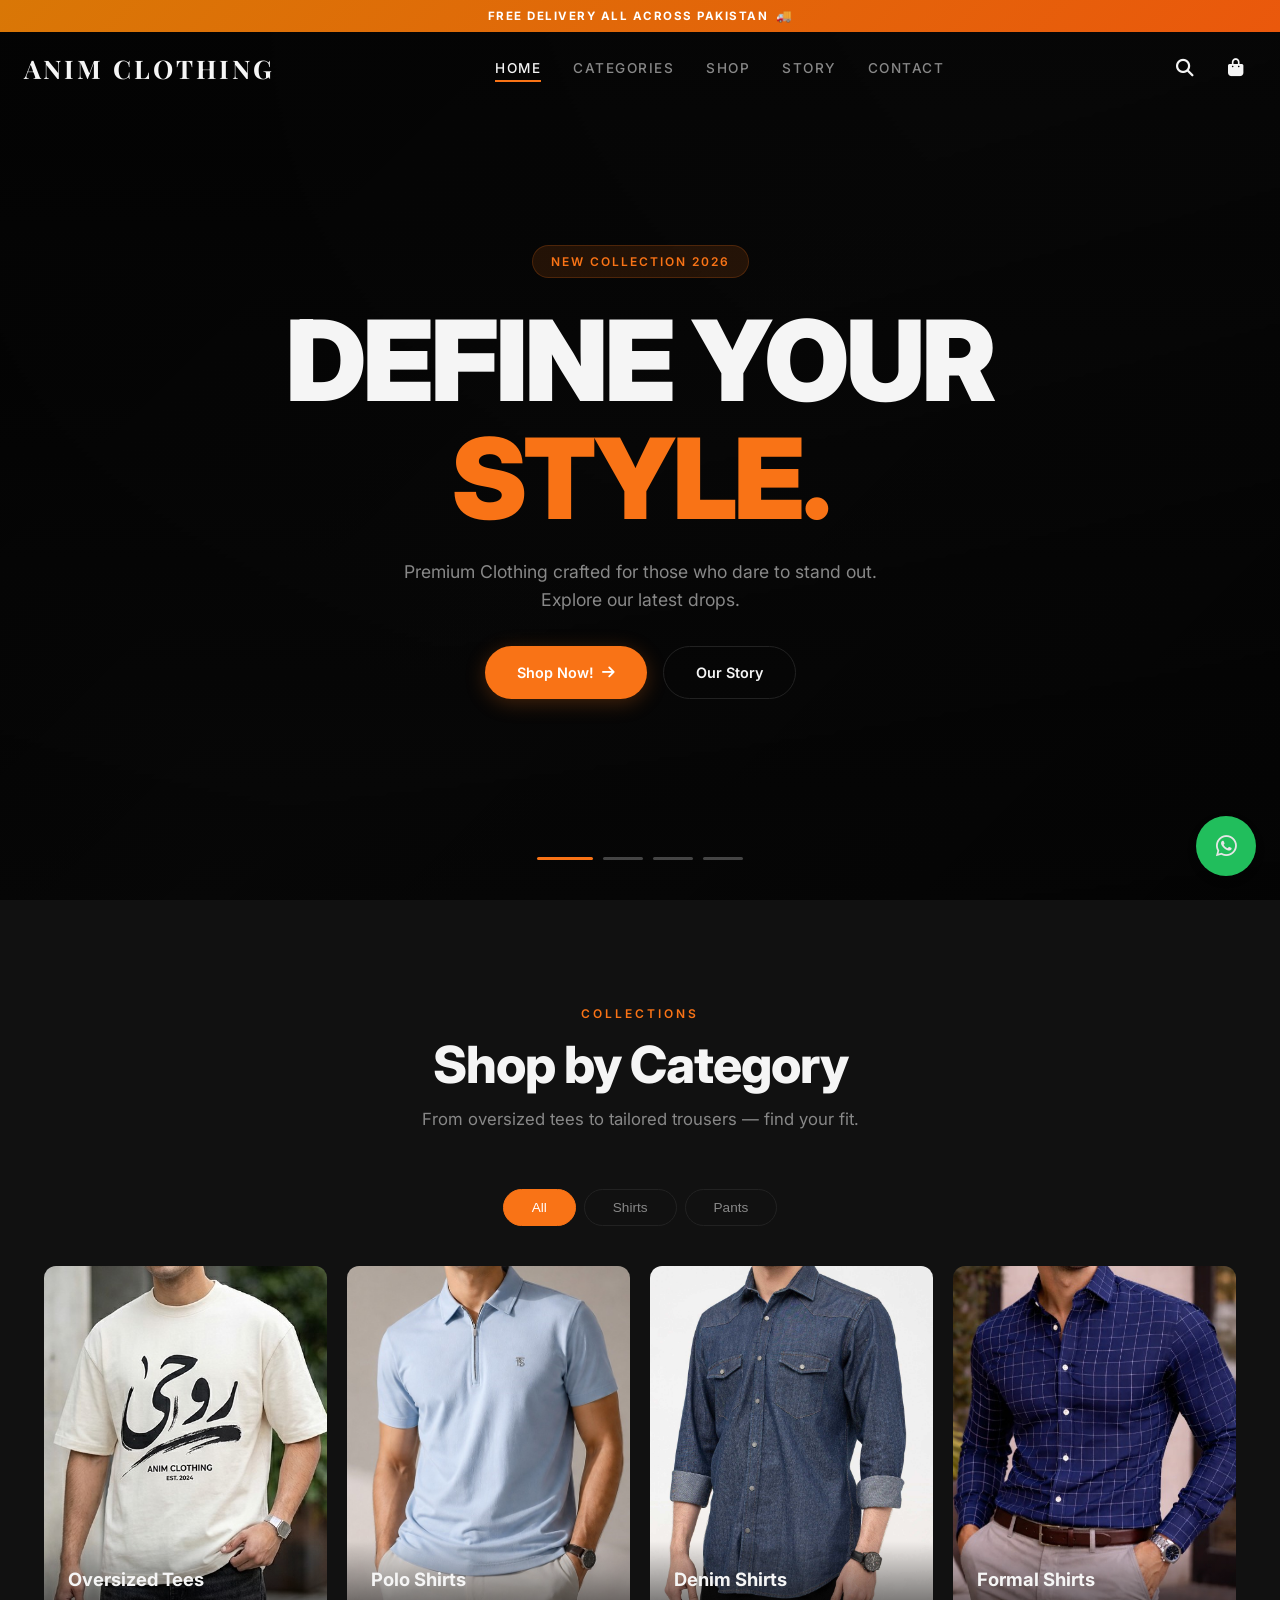
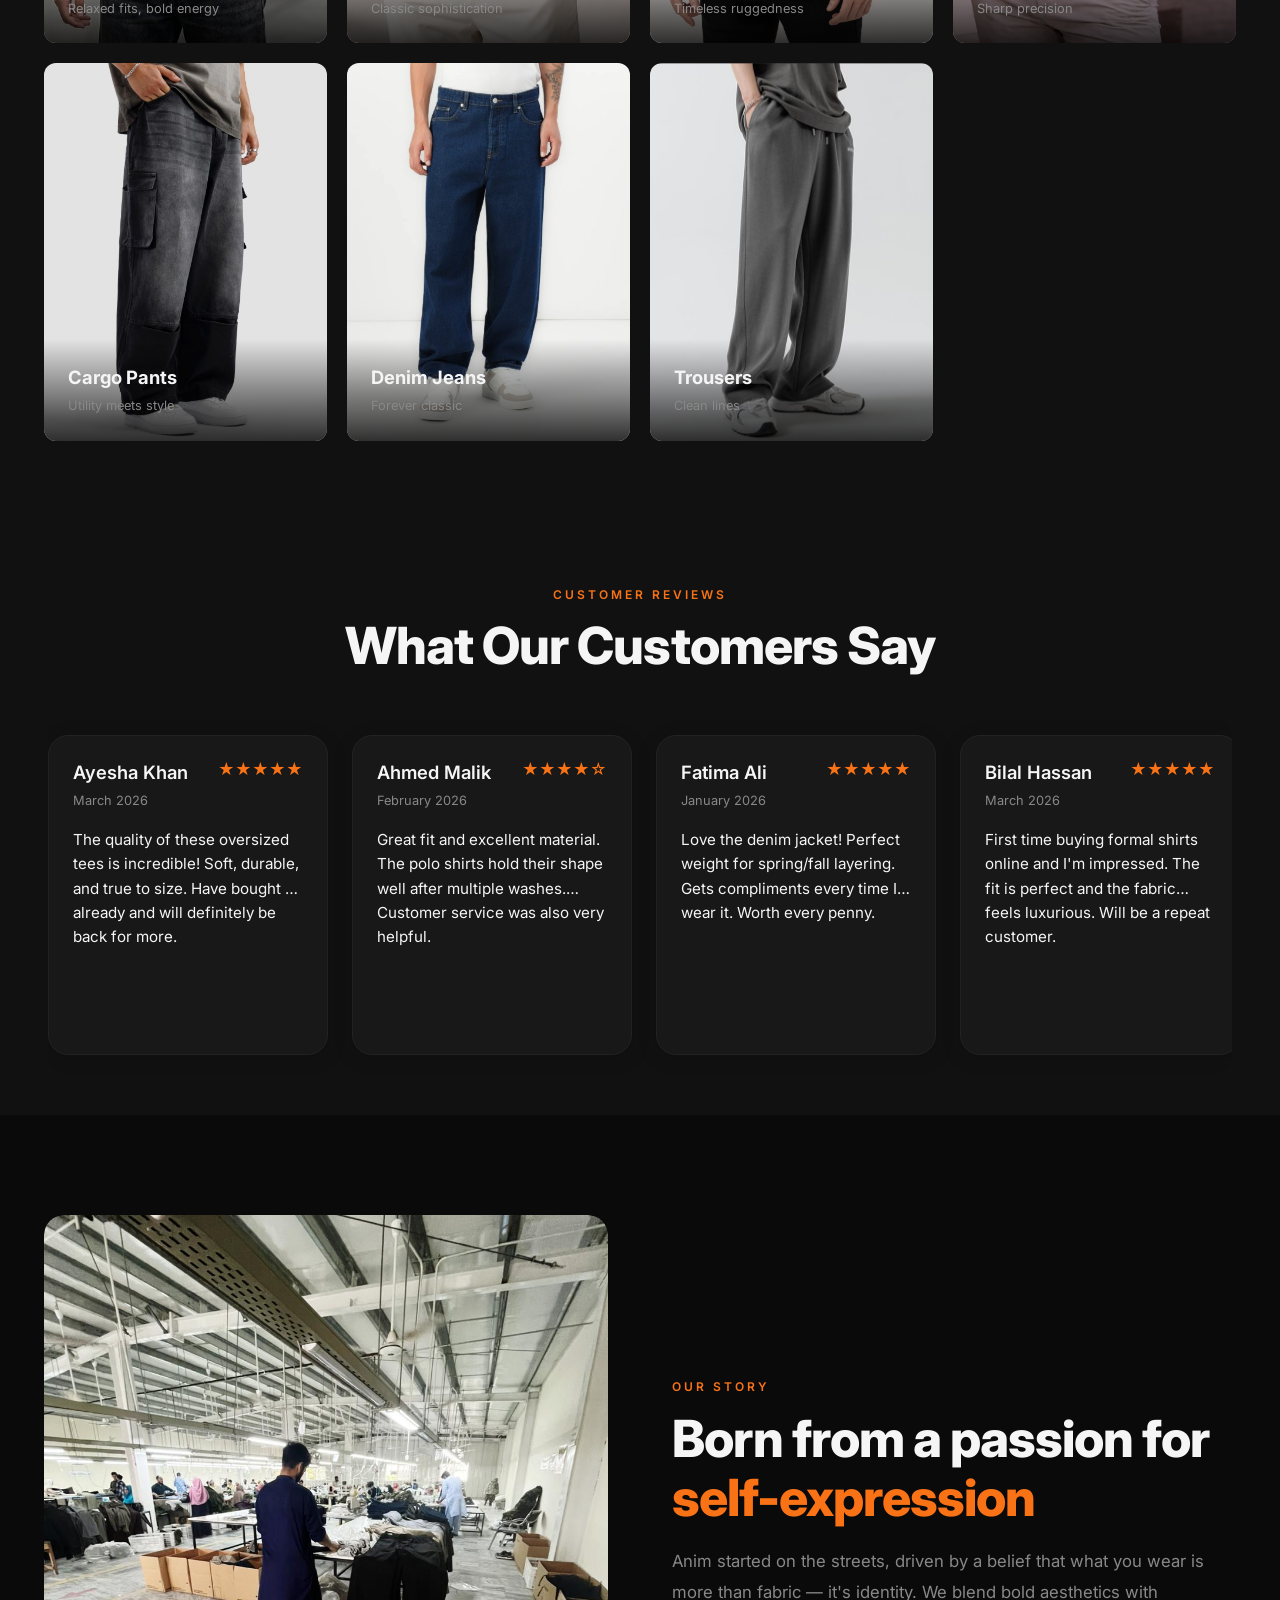
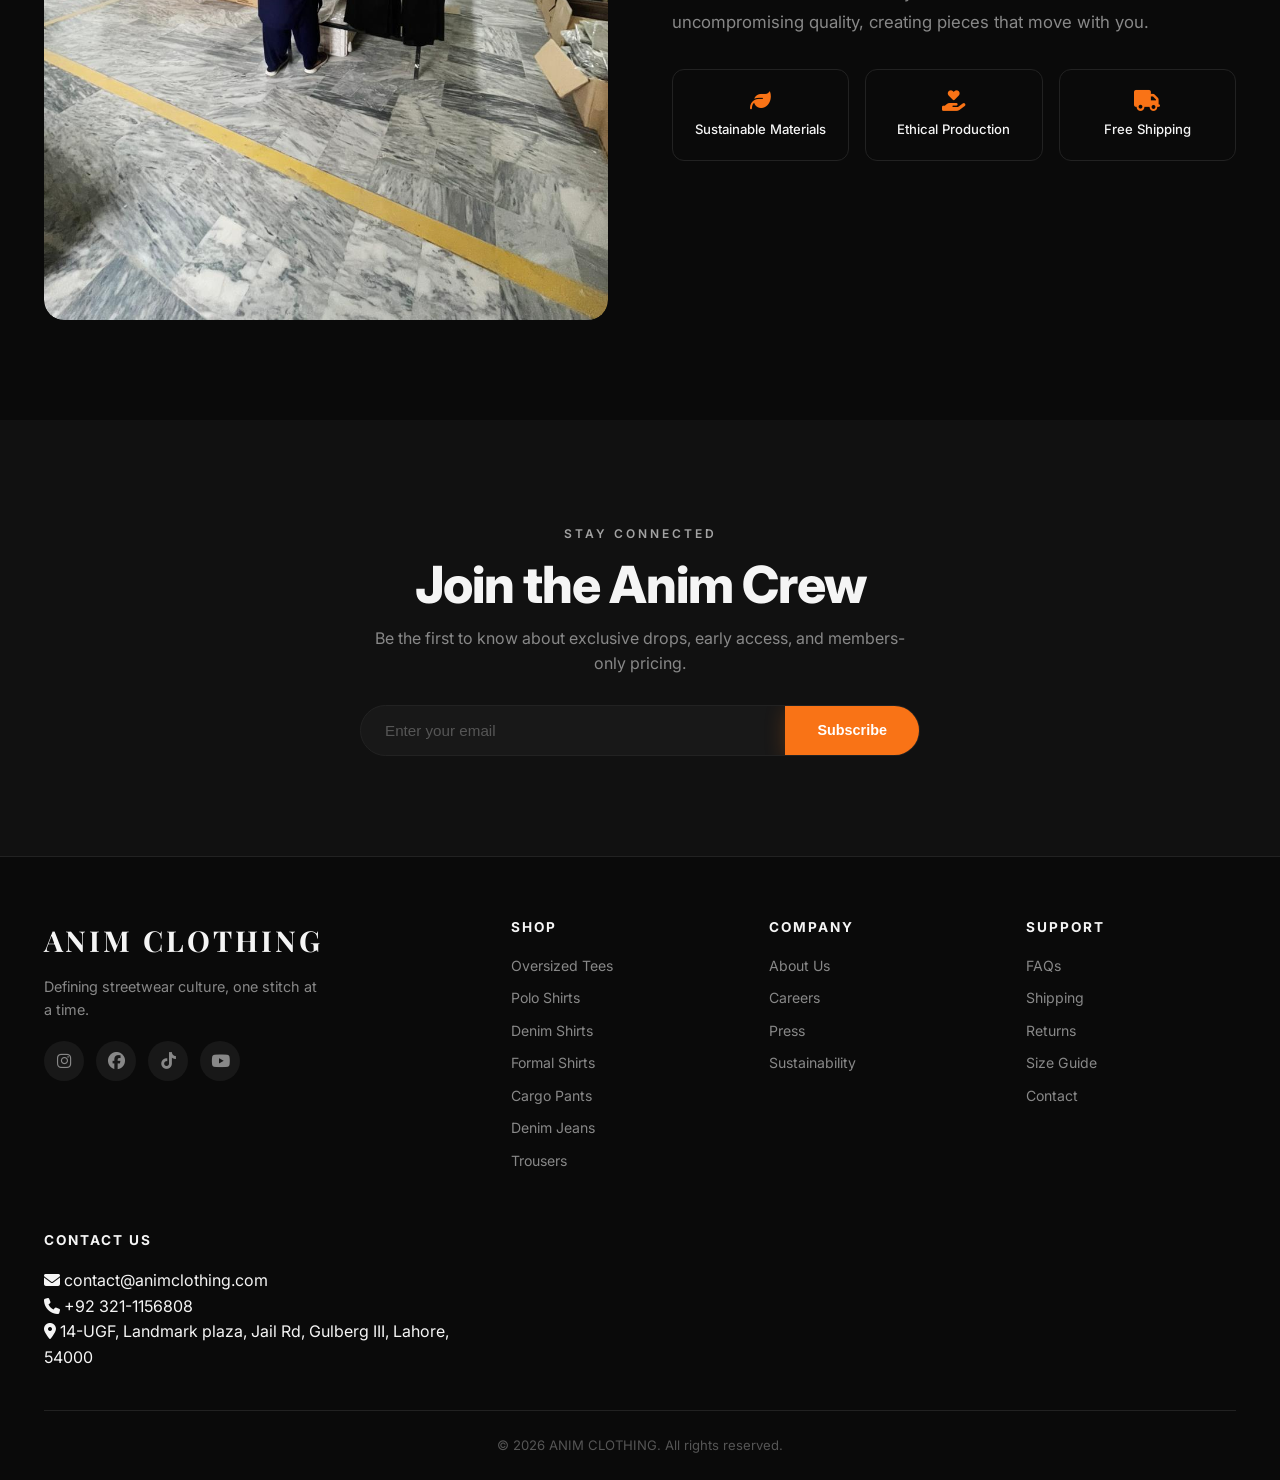
==== commit 736a23c5: "Add cache busting to JS files" ====
--- a/index.html
+++ b/index.html
@@ -360,9 +360,9 @@
     <span id="toastMessage">Item added to cart!</span>
   </div>
 
-   <script src="js/data.js"></script>
-   <script src="js/cart.js"></script>
-   <script src="js/main.js"></script>
+    <script src="js/data.js?v=2"></script>
+    <script src="js/cart.js?v=2"></script>
+    <script src="js/main.js?v=2"></script>
    
     <!-- Back to Top -->
     <button class="back-to-top" id="backToTop" aria-label="Back to top">
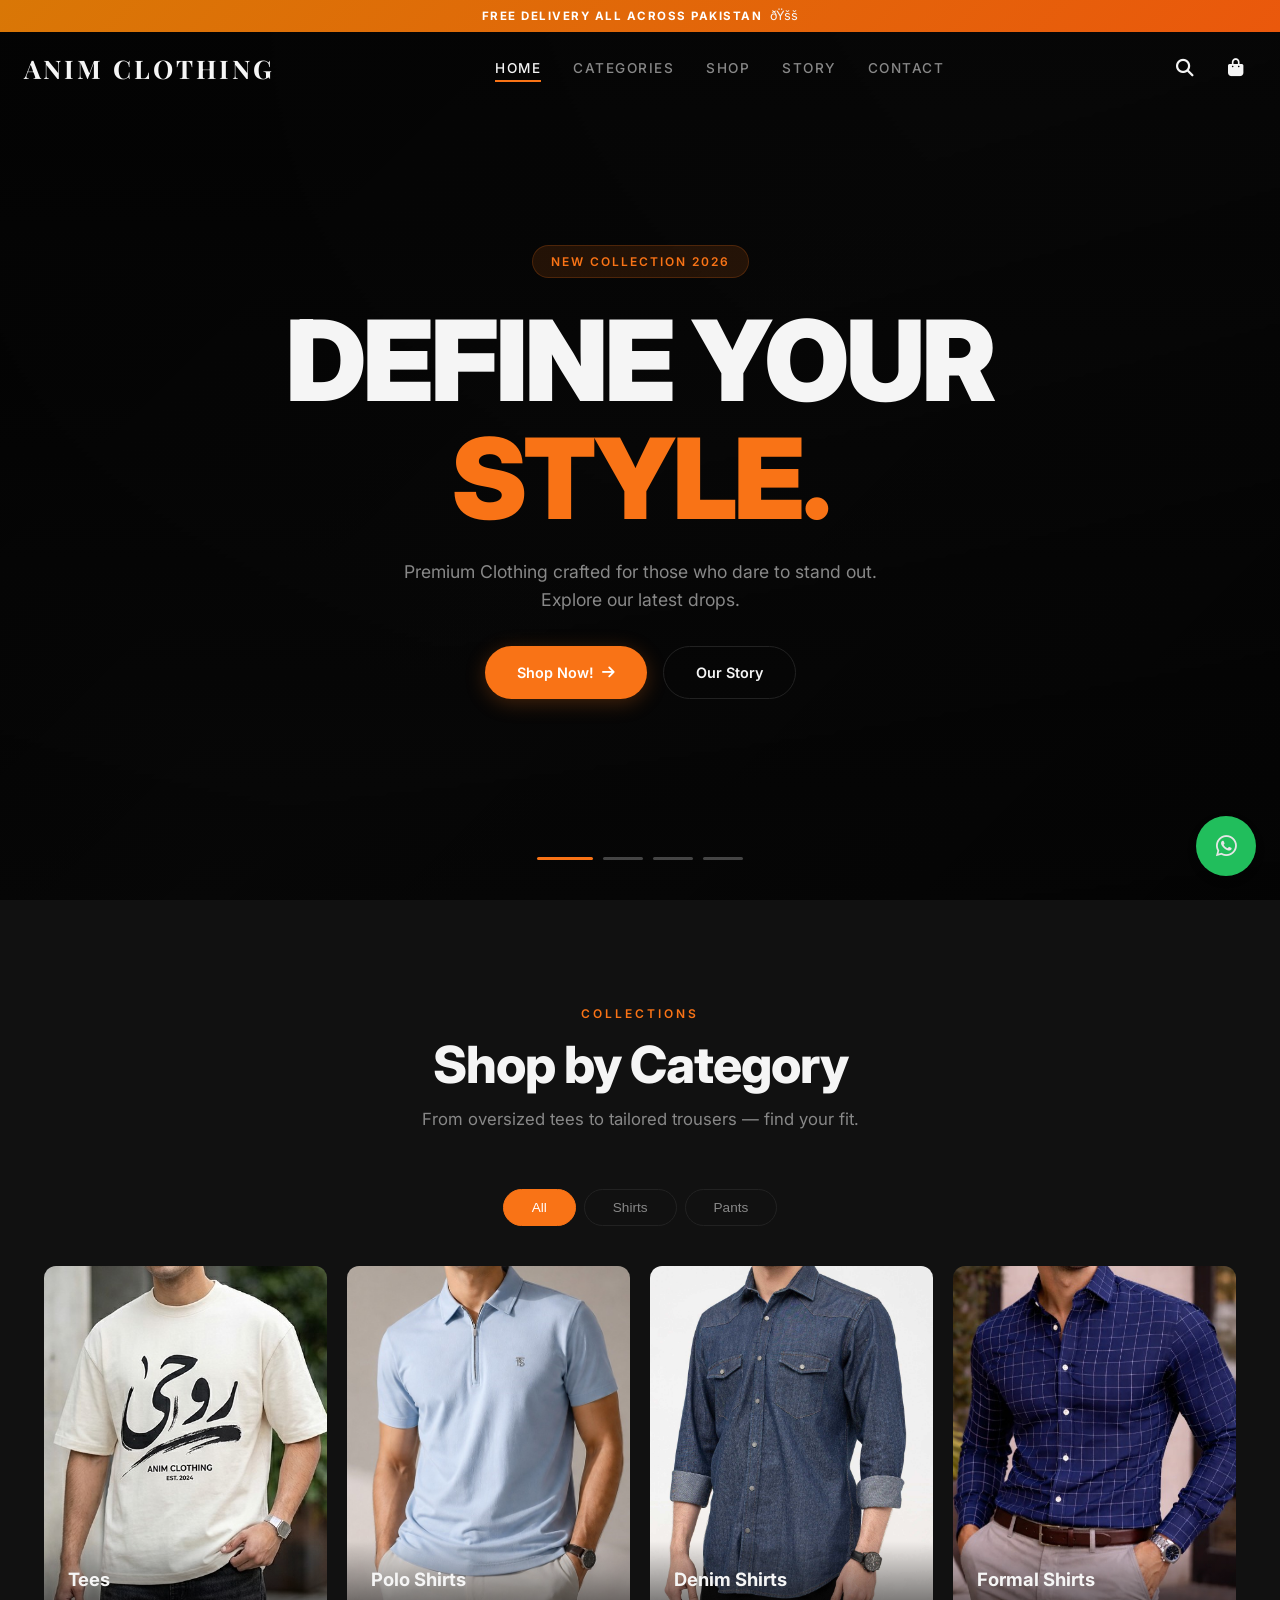
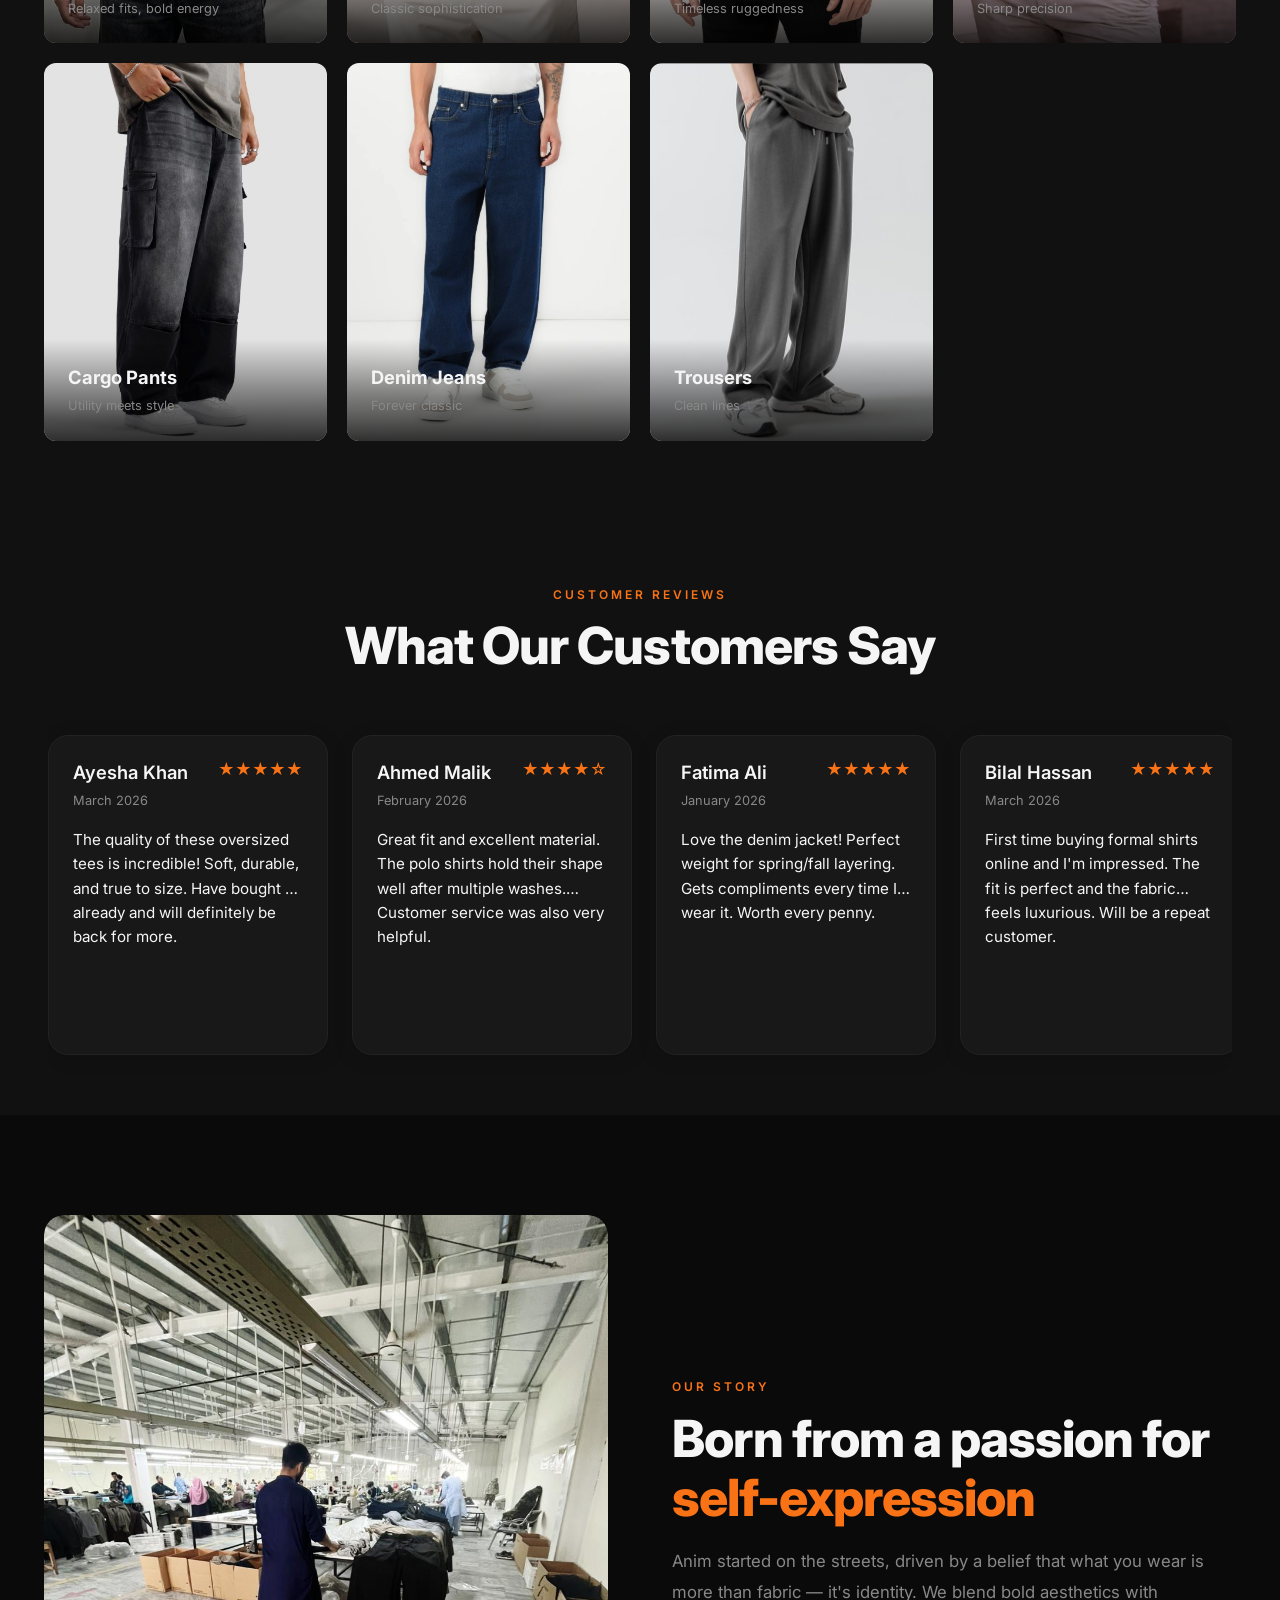
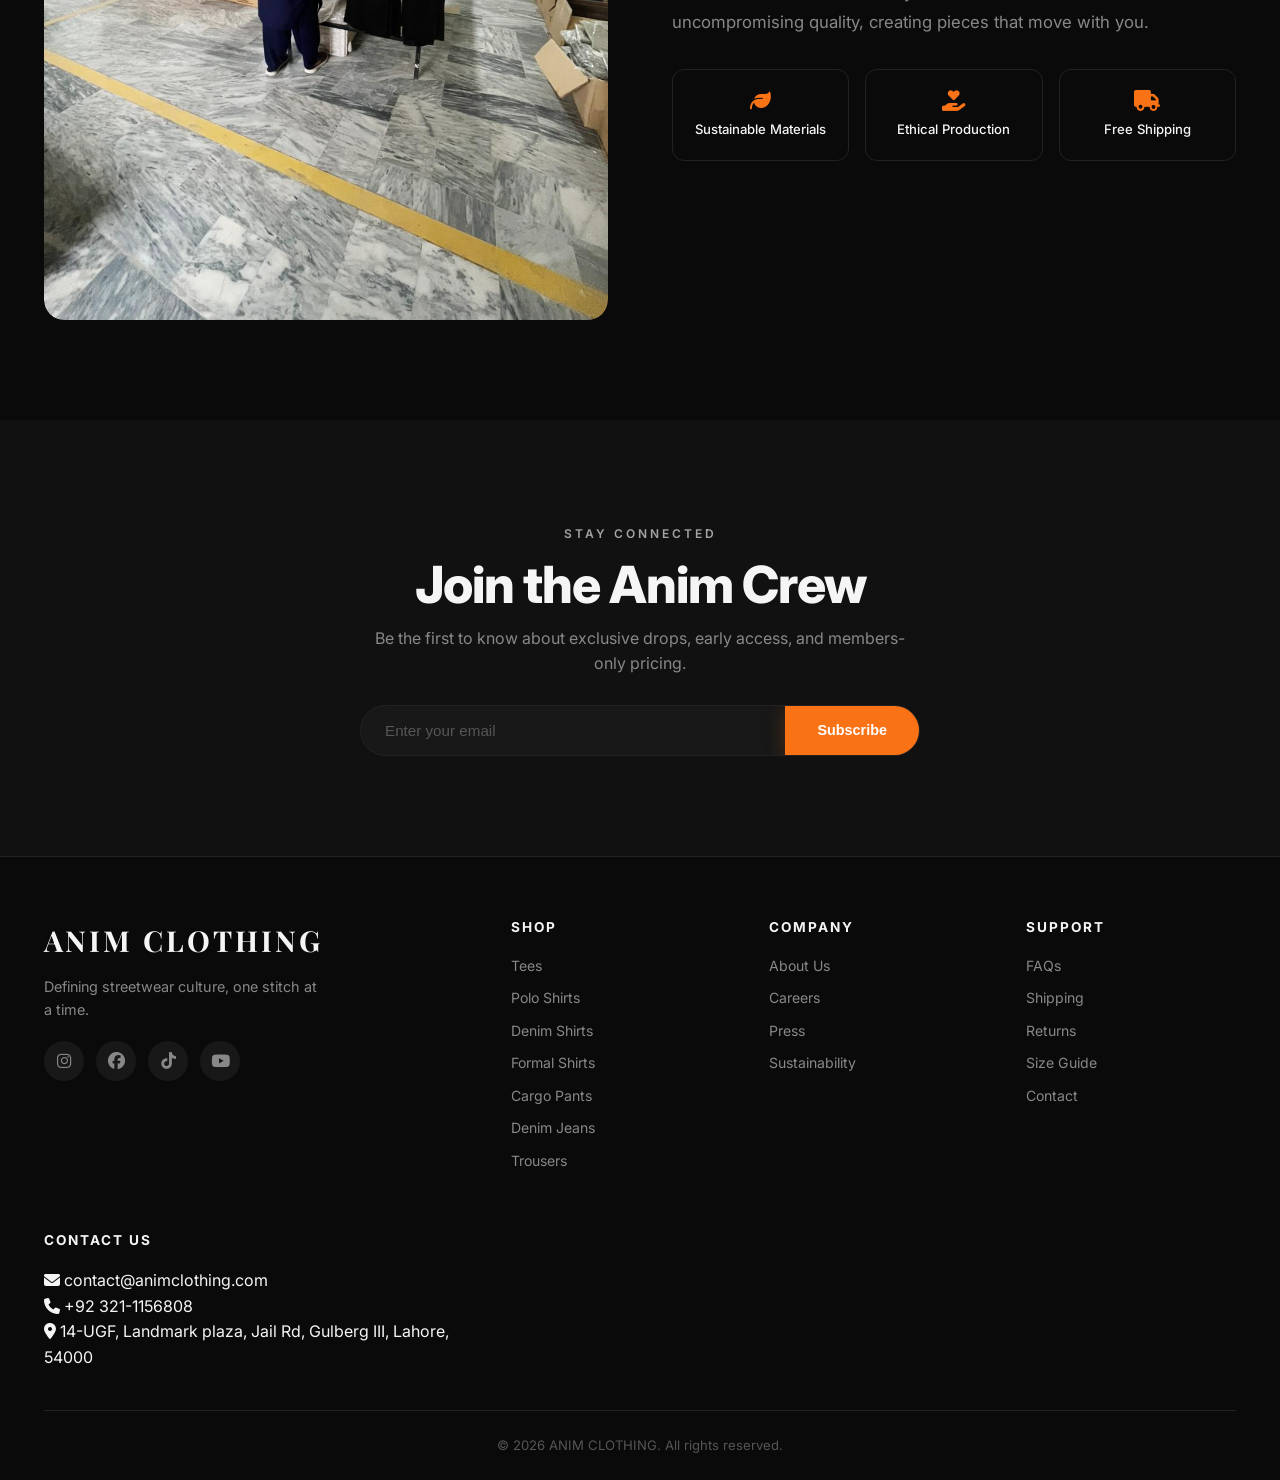
==== commit ea6def12: "Complete website overhaul: checkout system, product images, Meta Pixel, and trouser category updates" ====
--- a/index.html
+++ b/index.html
@@ -8,6 +8,23 @@
   <link href="https://fonts.googleapis.com/css2?family=Inter:wght@300;400;500;600;700;800;900&family=Playfair+Display:wght@400;600;700&display=swap" rel="stylesheet" />
   <link rel="stylesheet" href="https://cdnjs.cloudflare.com/ajax/libs/font-awesome/6.5.0/css/all.min.css" />
   <link rel="stylesheet" href="css/style.css" />
+<!-- Meta Pixel Code -->
+<script>
+!function(f,b,e,v,n,t,s)
+{if(f.fbq)return;n=f.fbq=function(){n.callMethod?
+n.callMethod.apply(n,arguments):n.queue.push(arguments)};
+if(!f._fbq)f._fbq=n;n.push=n;n.loaded=!0;n.version='2.0';
+n.queue=[];t=b.createElement(e);t.async=!0;
+t.src=v;s=b.getElementsByTagName(e)[0];
+s.parentNode.insertBefore(t,s)}(window, document,'script',
+'https://connect.facebook.net/en_US/fbevents.js');
+fbq('init', '1476555017252891');
+fbq('track', 'PageView');
+</script>
+<noscript><img height="1" width="1" style="display:none"
+src="https://www.facebook.com/tr?id=1476555017252891&ev=PageView&noscript=1"
+/></noscript>
+<!-- End Meta Pixel Code -->
 </head>
 <body>
 
@@ -15,7 +32,7 @@
   <div class="announcement-bar">
     <div class="announcement-content">
       <span class="announcement-text">Free Delivery All Across Pakistan</span>
-      <span class="announcement-emoji">🚚</span>
+      <span class="announcement-emoji">ðŸšš</span>
     </div>
   </div>
 
@@ -60,7 +77,7 @@
       <div class="hero-slider" id="heroSlider">
         <div class="slide active" style="background-image: url('https://images.unsplash.com/photo-1523381210434-271e8be1f52b?w=1600&q=80')"></div>
         <div class="slide" style="background-image: url('https://images.unsplash.com/photo-1551028719-00167b16eac5?w=1600&q=80')"></div>
-        <div class="slide" style="background-image: url('https://images.unsplash.com/photo-1593030761757-71fae45fa0e7?w=1600&q=80')"></div>
+        <div class="slide" style="background-image: url('assets/images/Beige Zip Polo Shirt 1.jpeg')"></div>
         <div class="slide" style="background-image: url('https://images.unsplash.com/photo-1596755094514-f87e34085b2c?w=1600&q=80')"></div>
       </div>
       <div class="hero-overlay"></div>
@@ -213,7 +230,7 @@
         <p>Our team will guide you through the next steps.</p>
 
         <h3>Refunds</h3>
-        <p>Once we receive and inspect your return, we will notify you. If approved, your refund will be processed within <strong>5–7 working days</strong>.</p>
+        <p>Once we receive and inspect your return, we will notify you. If approved, your refund will be processed within <strong>5â€“7 working days</strong>.</p>
         <p>Refunds are issued via <strong>Bank Transfer / JazzCash / EasyPaisa</strong>.</p>
 
         <h3>Shipping Costs</h3>
@@ -281,7 +298,7 @@
         </div>
         <div class="footer-col">
           <h4>Shop</h4>
-          <a href="#">Oversized Tees</a>
+          <a href="oversized-tees.html">Tees</a>
           <a href="#">Polo Shirts</a>
           <a href="#">Denim Shirts</a>
           <a href="#">Formal Shirts</a>
@@ -360,9 +377,9 @@
     <span id="toastMessage">Item added to cart!</span>
   </div>
 
-    <script src="js/data.js?v=2"></script>
-    <script src="js/cart.js?v=2"></script>
-    <script src="js/main.js?v=2"></script>
+    <script src="js/data.js?v=13"></script>
+    <script src="js/cart.js?v=13"></script>
+    <script src="js/main.js?v=13"></script>
    
     <!-- Back to Top -->
     <button class="back-to-top" id="backToTop" aria-label="Back to top">
--- a/css/style.css
+++ b/css/style.css
@@ -1363,7 +1363,8 @@
 }
 
 @keyframes cardIn {
-  to { opacity: 1; transform: translateY(0); }
+  from { transform: translateY(30px); }
+  to { transform: translateY(0); }
 }
 
 @keyframes scrollLine {
